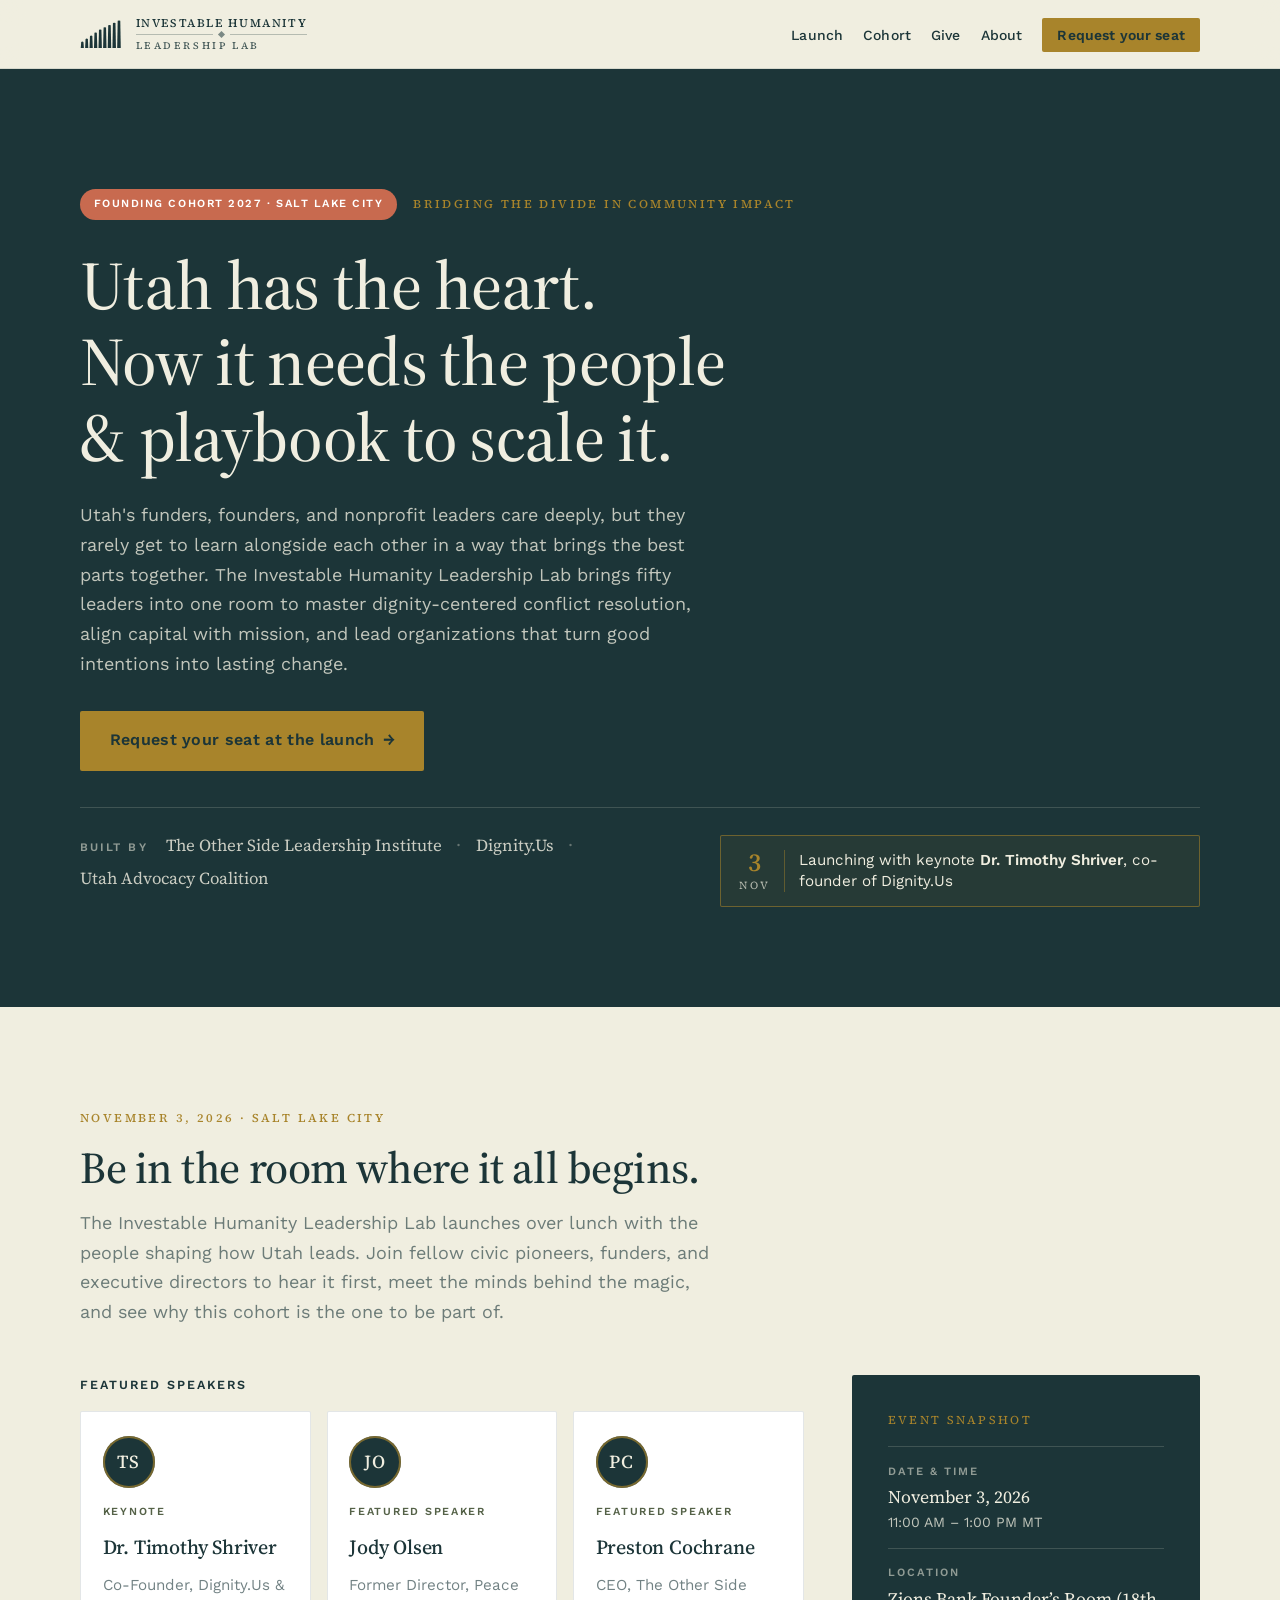
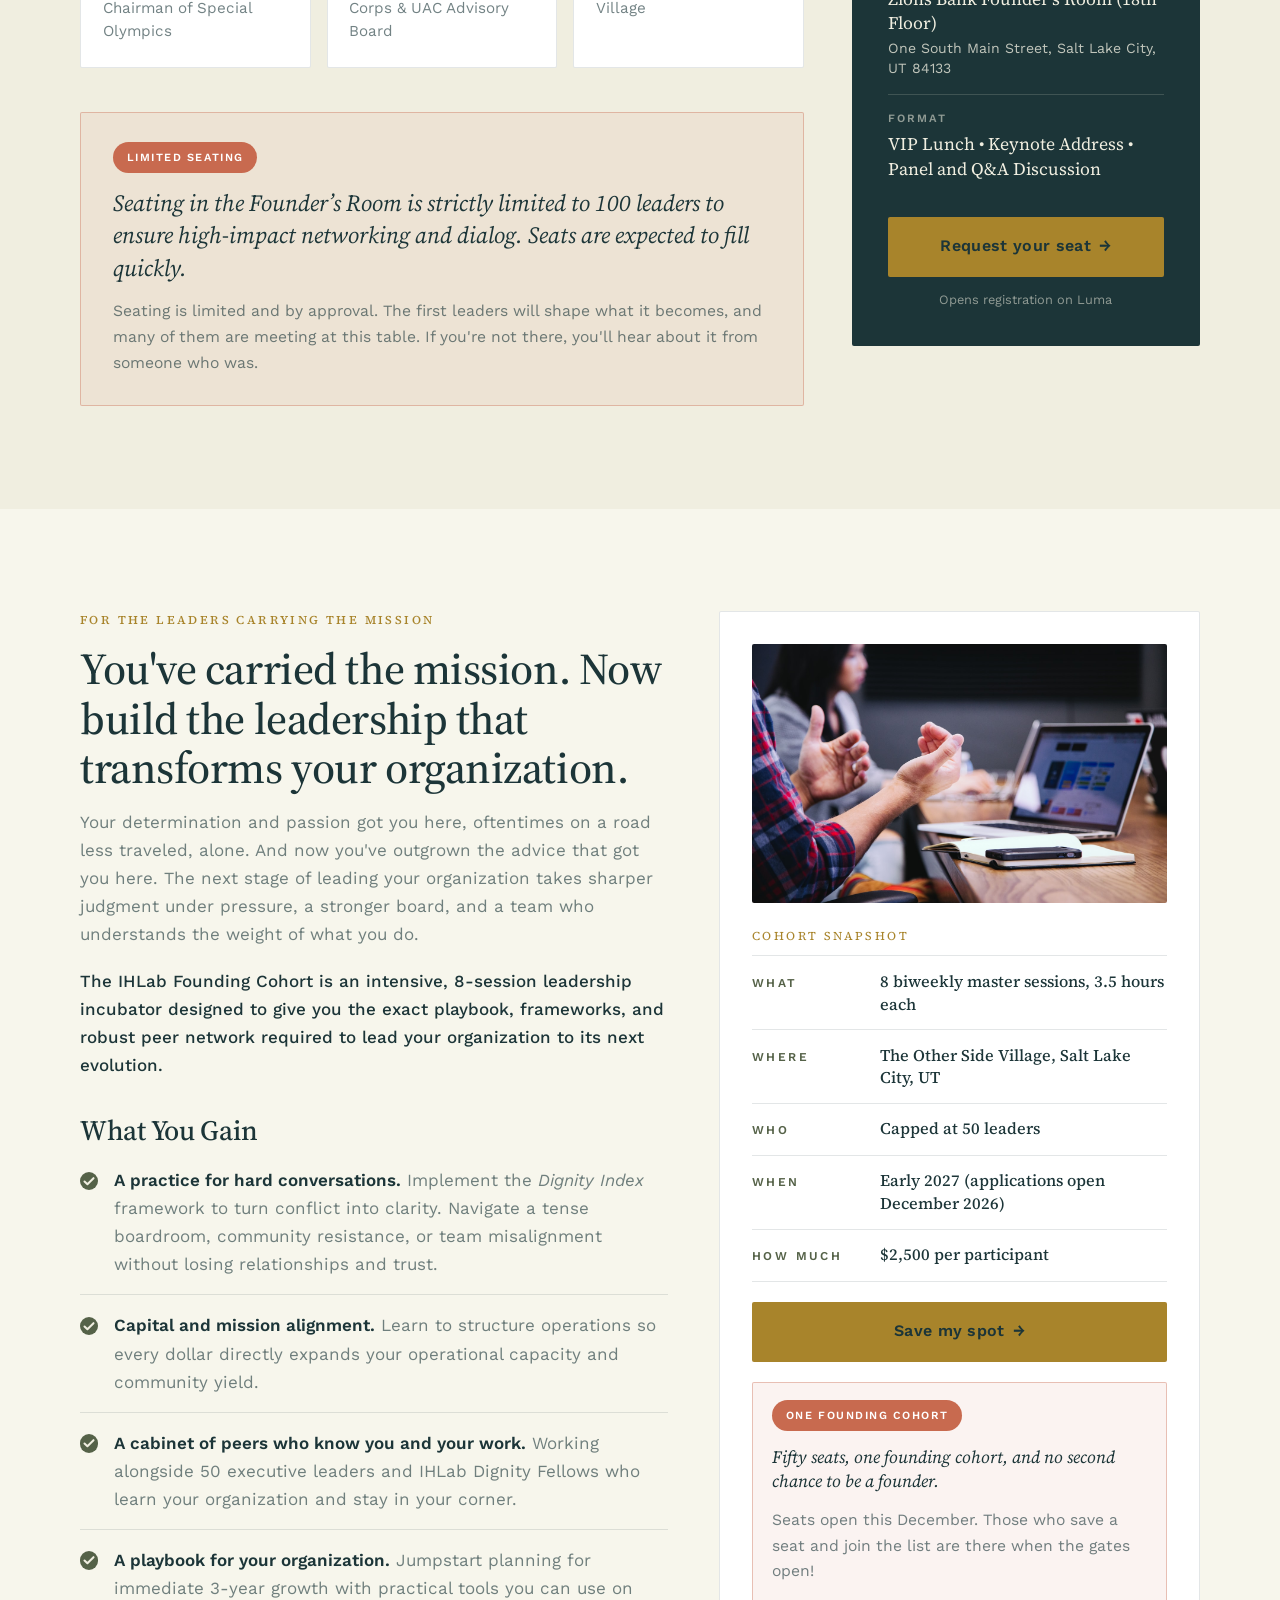
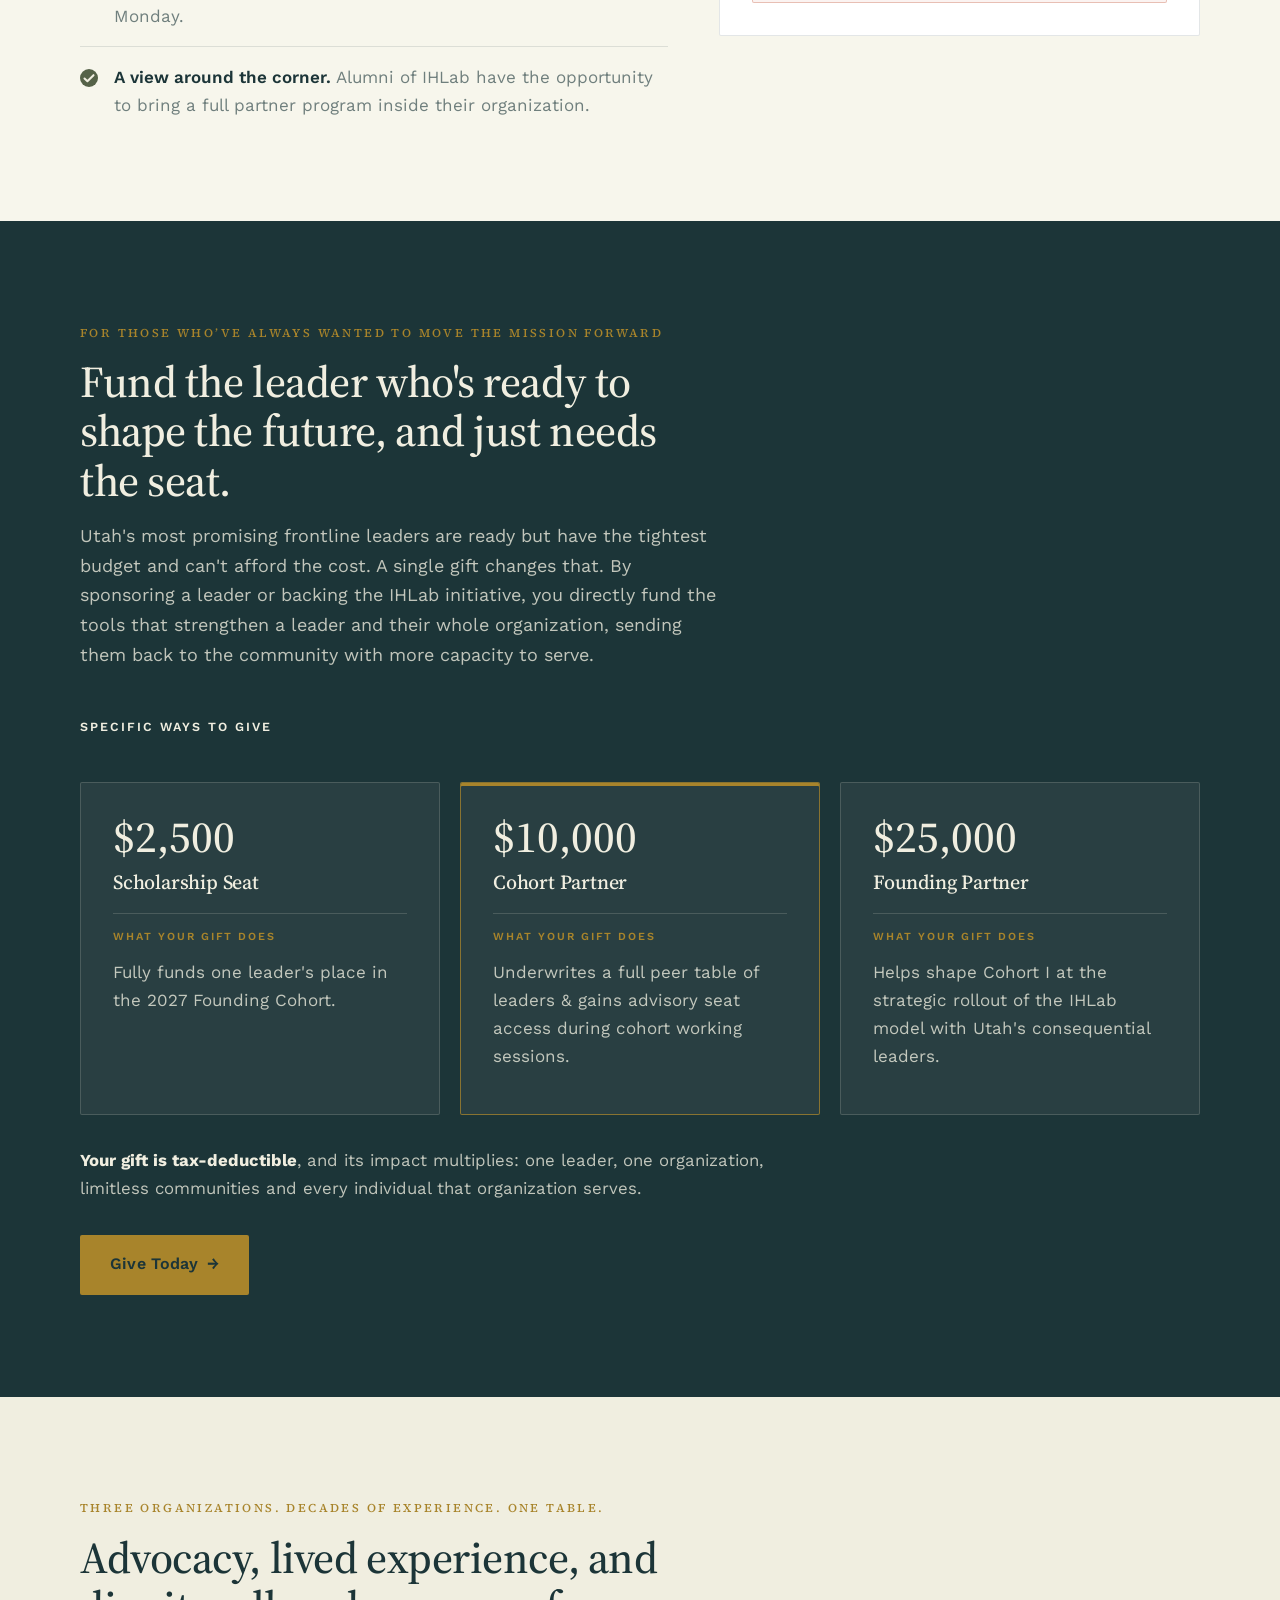
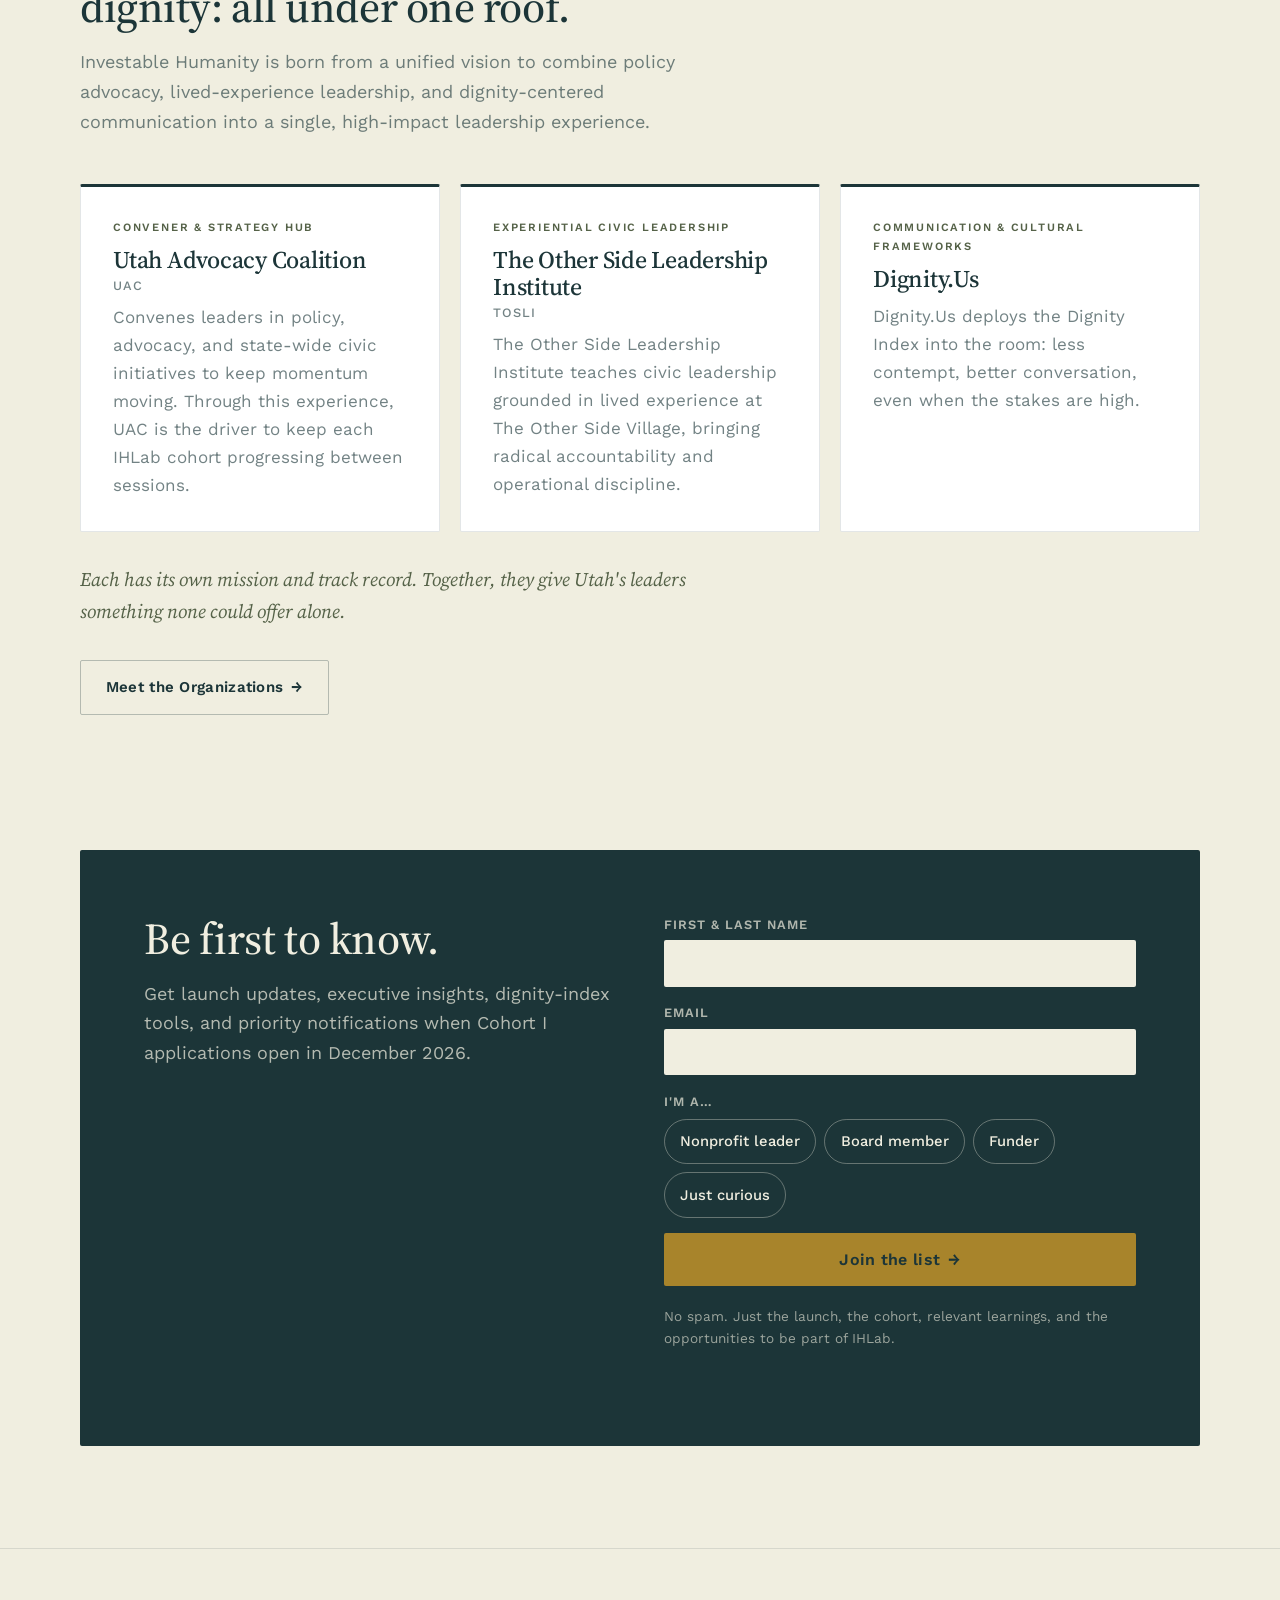
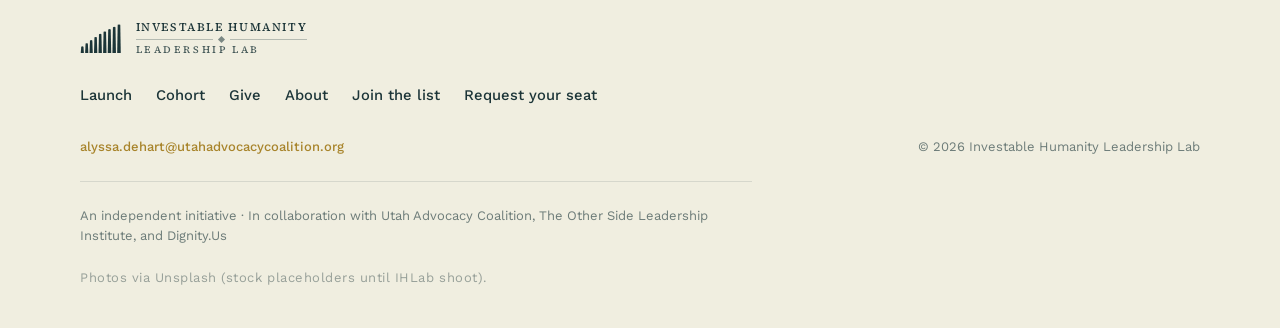
==== v4/index.html @ c4f36fb6 "v4 restructure preview: multi-page (home, lab, give, about) per copy/UX doc" ====
<!DOCTYPE html>
<html lang="en">
<head>
  <meta charset="utf-8" />
  <meta name="viewport" content="width=device-width, initial-scale=1" />
  <meta name="robots" content="noindex, nofollow" />
  <title>Investable Humanity Leadership Lab · IHLab</title>
  <meta name="description" content="Utah has the heart. Now it needs the people and playbook to scale it. Join the IHLab launch on November 3, 2026 in Salt Lake City." />
  <meta name="theme-color" content="#1C3538" />
  <link rel="preconnect" href="https://fonts.googleapis.com" />
  <link rel="preconnect" href="https://fonts.gstatic.com" crossorigin />
  <link href="https://fonts.googleapis.com/css2?family=Source+Serif+4:ital,wght@0,500;0,600;1,500;1,600&family=Work+Sans:wght@400;500;600&display=swap" rel="stylesheet" />
  <link rel="icon" href="assets/ihlab-mark.svg" type="image/svg+xml" />
  <link rel="stylesheet" href="assets/base.css" />
  <link rel="stylesheet" href="assets/v4.css" />
</head>
<body>
  <header class="nav">
    <div class="wrap nav-inner">
      <a class="brand" href="" aria-label="IHLab home">
        <img class="brand-mark" src="assets/ihlab-mark.svg" width="42" height="28" alt="" />
        <span class="brand-text">
          <span class="top">Investable Humanity</span>
          <span class="brand-rule" aria-hidden="true"><span class="diamond"></span></span>
          <span class="bottom">Leadership Lab</span>
        </span>
      </a>
      <button class="nav-toggle" type="button" aria-expanded="false" aria-controls="nav-menu" id="nav-toggle">Menu</button>
      <ul class="nav-links" id="nav-menu">
        <li><a href="#launch">Launch</a></li>
        <li><a href="lab/">Cohort</a></li>
        <li><a href="give/">Give</a></li>
        <li><a href="about/">About</a></li>
        <li><a class="nav-cta" href="https://luma.com/up0d529v" target="_blank" rel="noopener">Request your seat</a></li>
      </ul>
    </div>
  </header>
  <main id="top">
    <section class="hero" aria-label="Introduction">
      <div class="wrap">
        <div class="hero-kicker">
          <span class="badge">Founding Cohort 2027 · Salt Lake City</span>
          <p class="hero-eyebrow">Bridging the Divide in Community Impact</p>
        </div>
        <h1>Utah has the heart. <span class="line2">Now it needs the people &amp; playbook to scale it.</span></h1>
        <p class="lede">Utah's funders, founders, and nonprofit leaders care deeply, but they rarely get to learn alongside each other in a way that brings the best parts together. The Investable Humanity Leadership Lab brings fifty leaders into one room to master dignity-centered conflict resolution, align capital with mission, and lead organizations that turn good intentions into lasting change.</p>
        <div class="hero-actions">
          <a class="btn btn-primary btn-lg" href="https://luma.com/up0d529v" target="_blank" rel="noopener">Request your seat at the launch <span class="arrow" aria-hidden="true">→</span></a>
        </div>
        <div class="cred-bar">
          <p class="cred-orgs"><span class="cred-label">Built by</span><span>The Other Side Leadership Institute</span><span class="dot" aria-hidden="true">·</span><span>Dignity.Us</span><span class="dot" aria-hidden="true">·</span><span>Utah Advocacy Coalition</span></p>
          <a class="keynote-callout" href="#launch">
            <span class="k-date"><b>3</b><span>Nov</span></span>
            <span>Launching with keynote <strong>Dr. Timothy Shriver</strong>, co-founder of Dignity.Us</span>
          </a>
        </div>
      </div>
    </section>

    <section id="launch" class="band-ivory">
      <div class="wrap">
        <div class="section-head">
          <p class="section-label">November 3, 2026 · Salt Lake City</p>
          <h2>Be in the room where it all begins.</h2>
          <p class="lede">The Investable Humanity Leadership Lab launches over lunch with the people shaping how Utah leads. Join fellow civic pioneers, funders, and executive directors to hear it first, meet the minds behind the magic, and see why this cohort is the one to be part of.</p>
        </div>
        <div class="launch-grid">
          <div>
            <p class="speakers-label">Featured speakers</p>
            <ul class="speakers">
            <li class="speaker">
              <span class="monogram" aria-hidden="true">TS</span>
              <span class="role-tag">Keynote</span>
              <h3>Dr. Timothy Shriver</h3>
              <p>Co-Founder, Dignity.Us &amp; Chairman of Special Olympics</p>
            </li>
            <li class="speaker">
              <span class="monogram" aria-hidden="true">JO</span>
              <span class="role-tag">Featured speaker</span>
              <h3>Jody Olsen</h3>
              <p>Former Director, Peace Corps &amp; UAC Advisory Board</p>
            </li>
            <li class="speaker">
              <span class="monogram" aria-hidden="true">PC</span>
              <span class="role-tag">Featured speaker</span>
              <h3>Preston Cochrane</h3>
              <p>CEO, The Other Side Village</p>
            </li>
          </ul>
            <div class="scarcity" role="note" aria-label="Limited seating">
            <span class="badge">Limited seating</span>
            <p class="primary">Seating in the Founder’s Room is strictly limited to 100 leaders to ensure high-impact networking and dialog. Seats are expected to fill quickly.</p>
            <p class="supporting">Seating is limited and by approval. The first leaders will shape what it becomes, and many of them are meeting at this table. If you're not there, you'll hear about it from someone who was.</p>
          </div>
          </div>
          <aside class="snapshot" aria-label="Event snapshot">
          <p class="snap-title">Event snapshot</p>
          <dl>
            <div class="row"><dt>Date &amp; time</dt><dd>November 3, 2026<small>11:00 AM – 1:00 PM MT</small></dd></div>
            <div class="row"><dt>Location</dt><dd>Zions Bank Founder’s Room (18th Floor)<small>One South Main Street, Salt Lake City, UT 84133</small></dd></div>
            <div class="row"><dt>Format</dt><dd>VIP Lunch • Keynote Address • Panel and Q&amp;A Discussion</dd></div>
          </dl>
          <a class="btn btn-primary btn-lg" href="https://luma.com/up0d529v" target="_blank" rel="noopener">Request your seat <span class="arrow" aria-hidden="true">→</span></a>
          <p class="fine">Opens registration on Luma</p>
        </aside>
        </div>
      </div>
    </section>

    <section id="cohort" class="band-paper">
      <div class="wrap">
        <div class="cohort-grid">
          <div>
            <p class="section-label">For the leaders carrying the mission</p>
            <h2>You've carried the mission. Now build the leadership that transforms your organization.</h2>
            <div class="body-copy">
              <p>Your determination and passion got you here, oftentimes on a road less traveled, alone. And now you've outgrown the advice that got you here. The next stage of leading your organization takes sharper judgment under pressure, a stronger board, and a team who understands the weight of what you do.</p>
              <p class="strong">The IHLab Founding Cohort is an intensive, 8-session leadership incubator designed to give you the exact playbook, frameworks, and robust peer network required to lead your organization to its next evolution.</p>
            </div>
            <h3 class="gain-title">What You Gain</h3>
            <ul class="gains">
            <li><strong>A practice for hard conversations.</strong> Implement the <em>Dignity Index</em> framework to turn conflict into clarity. Navigate a tense boardroom, community resistance, or team misalignment without losing relationships and trust.</li>
            <li><strong>Capital and mission alignment.</strong> Learn to structure operations so every dollar directly expands your operational capacity and community yield.</li>
            <li><strong>A cabinet of peers who know you and your work.</strong> Working alongside 50 executive leaders and IHLab Dignity Fellows who learn your organization and stay in your corner.</li>
            <li><strong>A playbook for your organization.</strong> Jumpstart planning for immediate 3-year growth with practical tools you can use on Monday.</li>
            <li><strong>A view around the corner.</strong> Alumni of IHLab have the opportunity to bring a full partner program inside their organization.</li>
          </ul>
          </div>
          <aside class="snap-card" aria-label="Cohort snapshot">
            <figure class="snap-media"><img src="assets/photos/table-dialogue.jpg" alt="Peers in focused dialogue around a shared table" width="1400" height="933" loading="lazy" decoding="async" /></figure>
            <p class="snap-title">Cohort snapshot</p>
            <dl class="stats">
              <div class="stat"><dt>What</dt><dd>8 biweekly master sessions, 3.5 hours each</dd></div>
              <div class="stat"><dt>Where</dt><dd>The Other Side Village, Salt Lake City, UT</dd></div>
              <div class="stat"><dt>Who</dt><dd>Capped at 50 leaders</dd></div>
              <div class="stat"><dt>When</dt><dd>Early 2027 (applications open December 2026)</dd></div>
              <div class="stat"><dt>How much</dt><dd>$2,500 per participant</dd></div>
            </dl>
            <a class="btn btn-primary btn-lg" href="lab/">Save my spot <span class="arrow" aria-hidden="true">→</span></a>
            <div class="scarcity" role="note" aria-label="One founding cohort">
              <span class="badge">One founding cohort</span>
              <p class="primary">Fifty seats, one founding cohort, and no second chance to be a founder.</p>
              <p class="supporting">Seats open this December. Those who save a seat and join the list are there when the gates open!</p>
            </div>
          </aside>
        </div>
      </div>
    </section>

    <section id="give" class="band-navy">
      <div class="wrap">
        <div class="section-head">
          <p class="section-label">For those who’ve always wanted to move the mission forward</p>
          <h2>Fund the leader who's ready to shape the future, and just needs the seat.</h2>
          <p class="lede">Utah's most promising frontline leaders are ready but have the tightest budget and can't afford the cost. A single gift changes that. By sponsoring a leader or backing the IHLab initiative, you directly fund the tools that strengthen a leader and their whole organization, sending them back to the community with more capacity to serve.</p>
        </div>
        <p class="speakers-label" style="color:var(--ivory);">Specific ways to give</p>
        <div class="tiers">
          <article class="tier">
            <div class="amount">$2,500</div>
            <h3 class="tier-name">Scholarship Seat</h3>
            <p class="does-label">What your gift does</p>
            <p>Fully funds one leader's place in the 2027 Founding Cohort.</p>
            <span class="spacer"></span>
          </article>
          <article class="tier featured">
            <div class="amount">$10,000</div>
            <h3 class="tier-name">Cohort Partner</h3>
            <p class="does-label">What your gift does</p>
            <p>Underwrites a full peer table of leaders &amp; gains advisory seat access during cohort working sessions.</p>
            <span class="spacer"></span>
          </article>
          <article class="tier">
            <div class="amount">$25,000</div>
            <h3 class="tier-name">Founding Partner</h3>
            <p class="does-label">What your gift does</p>
            <p>Helps shape Cohort I at the strategic rollout of the IHLab model with Utah's consequential leaders.</p>
            <span class="spacer"></span>
          </article>
        </div>
        <p class="give-note"><strong>Your gift is tax-deductible</strong>, and its impact multiplies: one leader, one organization, limitless communities and every individual that organization serves.</p>
        <div class="cta-row"><a class="btn btn-primary btn-lg" href="give/">Give Today <span class="arrow" aria-hidden="true">→</span></a></div>
      </div>
    </section>

    <section id="coalition" class="band-ivory">
      <div class="wrap">
        <div class="section-head">
          <p class="section-label">Three organizations. Decades of experience. One table.</p>
          <h2>Advocacy, lived experience, and dignity: all under one roof.</h2>
          <p class="lede">Investable Humanity is born from a unified vision to combine policy advocacy, lived-experience leadership, and dignity-centered communication into a single, high-impact leadership experience.</p>
        </div>
        <ul class="trio">
          <li class="org">
            <p class="org-role">Convener &amp; Strategy Hub</p>
            <h3>Utah Advocacy Coalition<small>UAC</small></h3>
            <p>Convenes leaders in policy, advocacy, and state-wide civic initiatives to keep momentum moving. Through this experience, UAC is the driver to keep each IHLab cohort progressing between sessions.</p>
            
          </li>
          <li class="org">
            <p class="org-role">Experiential Civic Leadership</p>
            <h3>The Other Side Leadership Institute<small>TOSLI</small></h3>
            <p>The Other Side Leadership Institute teaches civic leadership grounded in lived experience at The Other Side Village, bringing radical accountability and operational discipline.</p>
            
          </li>
          <li class="org">
            <p class="org-role">Communication &amp; Cultural Frameworks</p>
            <h3>Dignity.Us</h3>
            <p>Dignity.Us deploys the Dignity Index into the room: less contempt, better conversation, even when the stakes are high.</p>
            
          </li>
        </ul>
        <p class="coalition-close">Each has its own mission and track record. Together, they give Utah's leaders something none could offer alone.</p>
        <div class="cta-row"><a class="btn btn-ghost" href="about/">Meet the Organizations <span class="arrow" aria-hidden="true">→</span></a></div>
      </div>
    </section>

    <section id="join" class="band-ivory join-panel">
      <div class="wrap">
        <div class="panel">
          <div class="panel-grid">
            <div>
              
              <h2>Be first to know.</h2>
              <p class="lede">Get launch updates, executive insights, dignity-index tools, and priority notifications when Cohort I applications open in December 2026.</p>
            </div>
            <form class="form join-form" novalidate>
              <label>First &amp; last name
                <input type="text" name="name" required autocomplete="name" />
              </label>
              <label>Email
                <input type="email" name="email" required autocomplete="email" />
              </label>
              <fieldset class="role-group">
                <legend>I'm a…</legend>
                <div class="chips">
                <label class="chip"><input type="radio" name="role" value="Nonprofit leader" required /><span>Nonprofit leader</span></label>
<label class="chip"><input type="radio" name="role" value="Board member" required /><span>Board member</span></label>
<label class="chip"><input type="radio" name="role" value="Funder" required /><span>Funder</span></label>
<label class="chip"><input type="radio" name="role" value="Just curious" required /><span>Just curious</span></label>
                </div>
              </fieldset>
              <button class="btn btn-primary btn-lg" type="submit">Join the list <span class="arrow" aria-hidden="true">→</span></button>
              <p class="micro">No spam. Just the launch, the cohort, relevant learnings, and the opportunities to be part of IHLab.</p>
              <p class="form-status" aria-live="polite"></p>
            </form>
          </div>
        </div>
      </div>
    </section>
  </main>
  <footer class="footer">
    <div class="wrap">
      <a class="brand" href="" aria-label="IHLab home">
        <img class="brand-mark" src="assets/ihlab-mark.svg" width="42" height="28" alt="" />
        <span class="brand-text">
          <span class="top">Investable Humanity</span>
          <span class="brand-rule" aria-hidden="true"><span class="diamond"></span></span>
          <span class="bottom">Leadership Lab</span>
        </span>
      </a>
      <ul class="footer-nav">
        <li><a href="#launch">Launch</a></li>
        <li><a href="lab/">Cohort</a></li>
        <li><a href="give/">Give</a></li>
        <li><a href="about/">About</a></li>
        <li><a href="#join">Join the list</a></li>
        <li><a href="https://luma.com/up0d529v" target="_blank" rel="noopener">Request your seat</a></li>
      </ul>
      <div class="footer-meta">
        <div><a href="mailto:alyssa.dehart@utahadvocacycoalition.org">alyssa.dehart@utahadvocacycoalition.org</a></div>
        <div>© <span id="year">2026</span> Investable Humanity Leadership Lab</div>
      </div>
      <p class="footer-legal">An independent initiative · In collaboration with Utah Advocacy Coalition, The Other Side Leadership Institute, and Dignity.Us</p>
      <p class="photo-credit">Photos via Unsplash (stock placeholders until IHLab shoot).</p>
    </div>
  </footer>
  <div class="mobile-cta" aria-hidden="false">
    <span class="mc-text"><b>Nov 3 · Launch luncheon</b>Limited to 100 leaders</span>
    <a class="btn btn-primary" href="https://luma.com/up0d529v" target="_blank" rel="noopener">Request your seat</a>
  </div>
  <script src="assets/site.js" defer></script>
</body>
</html>
---- v4/assets/base.css ----
:root {
      --navy: #1C3538; /* teal-leaning forest deep (token name kept); was #1F3328 */
      --sage: #556248;
      --ivory: #F0EEE0;
      --gold: #A8842B;
      --coral: #C86A4F;
      --white: #FFFFFF;
      --line: rgba(28, 53, 56, 0.12);
      --line-on-navy: rgba(240, 238, 224, 0.16);
      --muted: rgba(28, 53, 56, 0.62);
      --muted-on-navy: rgba(240, 238, 224, 0.78);
      --max: 1120px;
      --pad: clamp(1.25rem, 4vw, 2.5rem);
      --serif: "Source Serif 4", Georgia, "Times New Roman", serif;
      --sans: "Work Sans", system-ui, -apple-system, Segoe UI, sans-serif;
    }

    *, *::before, *::after { box-sizing: border-box; }
    html { scroll-behavior: smooth; }
    body {
      margin: 0;
      font-family: var(--sans);
      font-weight: 400;
      font-size: 1.0625rem;
      line-height: 1.65;
      color: var(--navy);
      background: var(--ivory);
      -webkit-font-smoothing: antialiased;
      text-rendering: optimizeLegibility;
    }
    img, svg { display: block; max-width: 100%; }
    a { color: var(--gold); text-decoration: none; transition: opacity .2s ease; }
    a:hover { opacity: .82; }
    a:focus-visible, button:focus-visible, input:focus-visible, select:focus-visible, textarea:focus-visible {
      outline: 2px solid var(--gold);
      outline-offset: 3px;
    }

    .wrap {
      width: min(100% - 2 * var(--pad), var(--max));
      margin-inline: auto;
    }

    /* —— Typography —— */
    h1, h2, h3, .display {
      font-family: var(--serif);
      font-weight: 500;
      line-height: 1.12;
      letter-spacing: -0.01em;
      margin: 0 0 1rem;
      color: var(--navy);
    }
    h1 { font-size: clamp(2.6rem, 6.5vw, 4.25rem); font-weight: 500; }
    h2 { font-size: clamp(1.85rem, 3.8vw, 2.75rem); }
    h3 { font-size: clamp(1.25rem, 2vw, 1.5rem); }
    p { margin: 0 0 1.15rem; }
    .lede {
      font-size: 1.125rem;
      line-height: 1.65;
      color: var(--muted);
      max-width: 40rem;
      margin-bottom: 0;
    }
    .section-label,
    .hero-eyebrow {
      font-family: var(--serif);
      font-weight: 500;
      font-size: 0.75rem;
      letter-spacing: 0.2em;
      text-transform: uppercase;
      margin: 0 0 0.85rem;
      color: var(--gold);
    }
    .sage { color: var(--sage); }
    .tagline {
      font-family: var(--serif);
      font-style: italic;
      font-weight: 500;
    }

    /* —— Buttons / badges —— */
    .btn {
      display: inline-flex;
      align-items: center;
      justify-content: center;
      gap: 0.5rem;
      font-family: var(--sans);
      font-weight: 600;
      font-size: 0.9375rem;
      letter-spacing: 0.02em;
      padding: 0.9rem 1.55rem;
      border: none;
      border-radius: 2px;
      cursor: pointer;
      text-decoration: none;
      transition: transform .15s ease, opacity .2s ease, background .2s ease, border-color .2s ease;
    }
    .btn:hover { opacity: 1; transform: translateY(-1px); }
    .btn-primary { background: var(--gold); color: var(--navy); }
    .btn-primary:hover { background: #b89438; }
    .btn-ghost {
      background: transparent;
      color: var(--navy);
      border: 1px solid rgba(28, 53, 56, 0.28);
    }
    .btn-ghost:hover { border-color: var(--navy); }
    .btn-on-dark.btn-ghost {
      color: var(--ivory);
      border-color: rgba(240, 238, 224, 0.4);
    }
    .btn-on-dark.btn-ghost:hover { border-color: var(--ivory); }
    .badge {
      display: inline-block;
      font-family: var(--sans);
      font-weight: 600;
      font-size: 0.6875rem;
      letter-spacing: 0.14em;
      text-transform: uppercase;
      background: var(--coral);
      color: var(--white);
      padding: 0.4rem 0.85rem;
      border-radius: 999px;
    }

    /* —— Sticky nav —— */
    .nav {
      position: sticky;
      top: 0;
      z-index: 50;
      background: rgba(240, 238, 224, 0.94);
      backdrop-filter: blur(12px);
      -webkit-backdrop-filter: blur(12px);
      border-bottom: 1px solid var(--line);
    }
    .nav-inner {
      display: flex;
      align-items: center;
      justify-content: space-between;
      gap: 1.5rem;
      padding: 0.85rem 0;
      min-height: 4.25rem;
    }
    .brand {
      display: flex;
      align-items: center;
      gap: 0.85rem;
      color: var(--navy);
      text-decoration: none;
      flex-shrink: 0;
    }
    .brand:hover { opacity: 1; }
    .brand-mark { width: 42px; height: auto; flex-shrink: 0; }
    .brand-text {
      display: flex;
      flex-direction: column;
      gap: 0.15rem;
      line-height: 1.15;
    }
    .brand-text .top {
      font-family: var(--serif);
      font-size: 0.72rem;
      font-weight: 500;
      letter-spacing: 0.14em;
      text-transform: uppercase;
    }
    .brand-rule {
      display: flex;
      align-items: center;
      gap: 0.4rem;
      width: 100%;
      max-width: 11.5rem;
    }
    .brand-rule::before,
    .brand-rule::after {
      content: "";
      flex: 1;
      height: 1px;
      background: rgba(28, 53, 56, 0.28);
    }
    .brand-rule .diamond {
      width: 5px;
      height: 5px;
      background: var(--navy);
      transform: rotate(45deg);
      opacity: 0.55;
      flex-shrink: 0;
    }
    .brand-text .bottom {
      font-family: var(--serif);
      font-size: 0.62rem;
      font-weight: 500;
      letter-spacing: 0.26em;
      text-transform: uppercase;
      opacity: 0.78;
    }
    .nav-links {
      display: flex;
      align-items: center;
      gap: 1.25rem;
      list-style: none;
      margin: 0;
      padding: 0;
    }
    .nav-links a {
      font-family: var(--sans);
      font-size: 0.875rem;
      font-weight: 500;
      color: var(--navy);
      letter-spacing: 0.01em;
    }
    .nav-links .nav-cta {
      color: var(--navy);
      background: var(--gold);
      padding: 0.55rem 0.95rem;
      border-radius: 2px;
      font-weight: 600;
    }
    .nav-links .nav-cta:hover { opacity: 1; background: #b89438; }
    .nav-toggle {
      display: none;
      background: none;
      border: 1px solid var(--line);
      border-radius: 2px;
      padding: 0.45rem 0.65rem;
      font-family: var(--sans);
      font-size: 0.8rem;
      font-weight: 600;
      letter-spacing: 0.06em;
      text-transform: uppercase;
      color: var(--navy);
      cursor: pointer;
    }

    /* —— Section bands —— */
    section { padding: clamp(3.5rem, 8vw, 6.5rem) 0; }
    .band-ivory { background: var(--ivory); }
    .band-navy {
      background: var(--navy);
      color: var(--ivory);
    }
    .band-navy h1,
    .band-navy h2,
    .band-navy h3 { color: var(--ivory); }
    .band-navy .lede,
    .band-navy p { color: var(--muted-on-navy); }
    .band-navy .section-label { color: var(--gold); }
    .band-navy .muted-body { color: var(--muted-on-navy); }
    .divider { border: none; border-top: 1px solid var(--line); margin: 0; }
    .section-head { margin-bottom: clamp(2rem, 4vw, 3rem); max-width: 40rem; }
    .section-head .section-label { margin-bottom: 0.85rem; }
    .section-head h2 { margin-bottom: 1rem; }
    .section-head .lede { margin-bottom: 0; }

    /* —— Hero (Final2 deep pattern; forest instead of navy) —— */
    .hero {
      padding: clamp(4rem, 10vw, 7.5rem) 0 clamp(3.5rem, 8vw, 6rem);
      background: var(--navy);
      color: var(--ivory);
    }
    .hero .badge { margin-bottom: 1.35rem; }
    .hero h1 {
      color: var(--ivory);
      margin-bottom: 1.5rem;
      max-width: 16ch;
    }
    .hero h1 .line2 { display: block; }
    .hero .lede {
      color: var(--muted-on-navy);
      max-width: 38rem;
    }
    .hero-eyebrow-row {
      margin-bottom: 1.75rem;
    }
    .hero-collab {
      margin: 0 0 0;
      font-family: var(--serif);
      font-size: 0.75rem;
      font-weight: 500;
      letter-spacing: 0.14em;
      text-transform: uppercase;
      color: rgba(240, 238, 224, 0.55);
      max-width: 42rem;
    }
    .hero-actions {
      display: flex;
      flex-wrap: wrap;
      gap: 0.85rem;
      margin: 2rem 0 2.75rem;
    }
    .proof {
      display: flex;
      flex-wrap: wrap;
      align-items: center;
      gap: 0.65rem 1.25rem;
      padding-top: 1.75rem;
      border-top: 1px solid var(--line-on-navy);
      font-size: 0.9rem;
      font-weight: 500;
      color: rgba(240, 238, 224, 0.7);
    }
    .proof span { white-space: nowrap; }
    .proof .dot { color: rgba(240, 238, 224, 0.35); }

    /* Why / moves */
    .moves {
      list-style: none;
      margin: 2.5rem 0 0;
      padding: 0;
      display: grid;
      gap: 1.75rem;
    }
    @media (min-width: 768px) {
      .moves { grid-template-columns: repeat(3, 1fr); gap: 2rem; }
    }
    .moves li {
      padding-top: 1.25rem;
      border-top: 1px solid var(--line);
    }
    .moves .num {
      font-family: var(--serif);
      font-size: 0.8125rem;
      letter-spacing: 0.18em;
      text-transform: uppercase;
      color: var(--gold);
      margin-bottom: 0.65rem;
    }
    .moves strong {
      display: block;
      font-family: var(--serif);
      font-size: 1.25rem;
      font-weight: 600;
      margin-bottom: 0.5rem;
      line-height: 1.3;
    }
    .moves p { margin: 0; color: var(--muted); }

    /* Support photo (restrained) */
    .support-photo {
      margin: clamp(2.5rem, 5vw, 3.5rem) 0 0;
      border-radius: 2px;
      overflow: hidden;
      aspect-ratio: 21 / 9;
      min-height: 12rem;
      max-width: 100%;
    }
    @media (max-width: 700px) {
      .support-photo { aspect-ratio: 16 / 10; }
    }
    .support-photo img {
      width: 100%;
      height: 100%;
      object-fit: cover;
      display: block;
    }

    /* Human split */
    .split {
      display: grid;
      gap: clamp(1.75rem, 4vw, 3.25rem);
      align-items: center;
    }
    @media (min-width: 860px) {
      .split { grid-template-columns: 0.9fr 1.1fr; gap: clamp(2.5rem, 5vw, 4rem); }
    }
    .split-media {
      border-radius: 2px;
      overflow: hidden;
      aspect-ratio: 4 / 5;
      max-height: 28rem;
    }
    .split-media img {
      width: 100%;
      height: 100%;
      object-fit: cover;
      display: block;
    }
    .split-copy .human-line {
      font-family: var(--serif);
      font-style: italic;
      font-size: clamp(1.35rem, 2.4vw, 1.75rem);
      line-height: 1.35;
      color: var(--navy);
      margin: 0 0 1rem;
      max-width: 22ch;
    }
    .split-copy p { color: var(--muted); margin: 0; max-width: 34rem; }

    /* Forest pull quote (deep band; weight earned off first paint) */
    .quote-band {
      background: var(--navy);
      padding: clamp(3.5rem, 8vw, 5.5rem) 0;
      text-align: center;
    }
    .quote-band blockquote {
      margin: 0 auto;
      max-width: 20ch;
      font-family: var(--serif);
      font-style: italic;
      font-weight: 500;
      font-size: clamp(1.5rem, 3.2vw, 2.25rem);
      line-height: 1.28;
      color: var(--ivory);
      letter-spacing: -0.01em;
    }

    /* Lab / stats */
    .lab-grid {
      display: grid;
      gap: 2.5rem;
      margin-bottom: clamp(2rem, 4vw, 2.75rem);
      align-items: start;
    }
    @media (min-width: 900px) {
      .lab-grid {
        grid-template-columns: minmax(0, 1fr) minmax(0, 1.1fr);
        gap: 3.25rem;
      }
    }
    .lab-photo {
      margin: 0;
      border-radius: 2px;
      overflow: hidden;
      aspect-ratio: 4 / 3;
      background: rgba(28, 53, 56, 0.06);
    }
    .lab-photo img {
      width: 100%;
      height: 100%;
      object-fit: cover;
      object-position: 40% 50%;
      display: block;
    }
    .stats {
      display: flex;
      flex-direction: column;
      gap: 0;
      margin: 0 0 clamp(2rem, 4vw, 2.75rem);
      max-width: 40rem;
      border-top: 1px solid var(--line);
    }
    .band-navy .stats { border-top-color: var(--line-on-navy); }
    .stat {
      display: grid;
      grid-template-columns: 8.75rem 1fr;
      gap: 0.75rem 1.5rem;
      padding: 1.1rem 0;
      border-bottom: 1px solid var(--line);
      align-items: baseline;
    }
    .band-navy .stat { border-bottom-color: var(--line-on-navy); }
    @media (max-width: 520px) {
      .stat { grid-template-columns: 1fr; gap: 0.3rem; }
    }
    .stat dt {
      font-size: 0.75rem;
      font-weight: 600;
      letter-spacing: 0.2em;
      text-transform: uppercase;
      color: var(--sage);
      margin: 0;
      font-family: var(--sans);
    }
    .band-navy .stat dt { color: rgba(240, 238, 224, 0.55); }
    .stat dd {
      margin: 0;
      font-family: var(--serif);
      font-size: 1.125rem;
      font-weight: 500;
      line-height: 1.4;
      color: var(--navy);
    }
    .band-navy .stat dd { color: var(--ivory); }

    .callout {
      background: rgba(240, 238, 224, 0.06);
      border: 1px solid var(--line-on-navy);
      color: var(--ivory);
      padding: clamp(1.75rem, 3.5vw, 2.35rem);
      border-radius: 2px;
      max-width: 36rem;
    }
    .callout .badge { margin-bottom: 1.1rem; }
    .callout h3 {
      color: var(--ivory);
      margin-bottom: 0.85rem;
    }
    .callout p {
      color: var(--muted-on-navy);
      margin-bottom: 0;
    }
    .callout .when {
      margin-top: 1.15rem;
      padding-top: 1.15rem;
      border-top: 1px solid var(--line-on-navy);
      font-weight: 500;
      color: var(--ivory);
      font-size: 0.92rem;
    }

    /* Sampler */
    .sampler-grid {
      display: grid;
      gap: 1.5rem;
      margin-top: 2.5rem;
    }
    @media (min-width: 768px) {
      .sampler-grid { grid-template-columns: repeat(3, 1fr); gap: 1.75rem; }
    }
    .card {
      padding: 1.75rem 0 0;
      border-top: 1px solid var(--line);
    }
    .band-navy .card { border-top-color: var(--line-on-navy); }
    .card h3 { margin-bottom: 0.65rem; }
    .card p { margin: 0; color: var(--muted); }
    .band-navy .card p { color: var(--muted-on-navy); }
    .note {
      margin-top: 2.25rem;
      color: var(--sage);
      font-style: italic;
      font-family: var(--serif);
      max-width: 40rem;
    }

    /* Partners */
    .partners-list {
      display: grid;
      gap: 1rem;
      list-style: none;
      margin: 0;
      padding: 0;
    }
    @media (min-width: 768px) {
      .partners-list { grid-template-columns: repeat(3, 1fr); gap: 1.25rem; }
    }
    .partner-item {
      background: rgba(28, 53, 56, 0.035);
      padding: 2rem 1.5rem;
      text-align: center;
      border-radius: 2px;
      min-height: 7.5rem;
      display: flex;
      align-items: center;
      justify-content: center;
    }
    .band-navy .partner-item {
      background: rgba(240, 238, 224, 0.06);
      border: 1px solid var(--line-on-navy);
    }
    .partner-item strong {
      font-family: var(--serif);
      font-size: 1.2rem;
      font-weight: 500;
      line-height: 1.35;
    }
    .partner-item a,
    .card h3 a {
      color: inherit;
      text-decoration: none;
      border-bottom: 1px solid transparent;
      transition: border-color .2s ease, opacity .2s ease;
    }
    .partner-item a:hover,
    .card h3 a:hover {
      opacity: 1;
      border-bottom-color: var(--gold);
    }
    .partners-tagline {
      margin-top: 1.75rem;
      font-family: var(--serif);
      font-style: italic;
      font-size: 1.15rem;
      color: var(--sage);
      text-align: center;
    }
    .band-navy .partners-tagline { color: rgba(240, 238, 224, 0.7); }
    .launch-band {
      text-align: center;
      max-width: 40rem;
      margin-inline: auto;
    }
    .launch-band .badge { margin-bottom: 1.25rem; }
    .launch-band .section-label { margin-bottom: 0.85rem; }
    .launch-band h2 { color: var(--ivory); margin-bottom: 1rem; }
    .launch-band .lede {
      margin-inline: auto;
      margin-bottom: 0.75rem;
      color: var(--muted-on-navy);
    }
    .launch-when {
      margin: 0 0 1.75rem;
      font-weight: 500;
      color: rgba(240, 238, 224, 0.85);
    }
    .launch-band .partners-tagline { margin-bottom: 0; }

    /* Why attend */
    .outcomes {
      list-style: none;
      margin: 2rem 0 2.25rem;
      padding: 0;
      display: grid;
      gap: 0.85rem;
      max-width: 38rem;
    }
    .outcomes li {
      position: relative;
      padding-left: 1.35rem;
      color: var(--navy);
      font-weight: 500;
    }
    .outcomes li::before {
      content: "";
      position: absolute;
      left: 0;
      top: 0.55rem;
      width: 7px;
      height: 7px;
      background: var(--sage);
      border-radius: 50%;
    }
    .attend-split {
      display: grid;
      gap: 2.5rem;
      margin-bottom: 2.75rem;
    }
    @media (min-width: 860px) {
      .attend-split {
        grid-template-columns: 0.85fr 1.15fr;
        gap: 3.25rem;
        align-items: start;
      }
    }
    .attend-photo {
      border-radius: 2px;
      overflow: hidden;
      aspect-ratio: 5 / 4;
      min-height: 12rem;
    }
    .attend-photo img {
      width: 100%;
      height: 100%;
      object-fit: cover;
      object-position: center 30%;
      display: block;
    }

    /* Partner / form */
    .panel {
      background: var(--navy);
      color: var(--ivory);
      padding: clamp(2.5rem, 5vw, 4rem);
      border-radius: 2px;
    }
    .panel .section-label { color: var(--gold); }
    .panel h2 { color: var(--ivory); }
    .panel .lede { color: rgba(240, 238, 224, 0.72); }
    .panel-grid {
      display: grid;
      gap: 2.5rem;
    }
    @media (min-width: 860px) {
      .panel-grid { grid-template-columns: 1fr 1fr; gap: 3rem; align-items: start; }
    }
    .partner-visual {
      margin-bottom: 1.75rem;
      border-radius: 2px;
      overflow: hidden;
      aspect-ratio: 16 / 10;
      max-width: 28rem;
    }
    .partner-visual img {
      width: 100%;
      height: 100%;
      object-fit: cover;
      object-position: center 30%;
      display: block;
    }
    .form {
      display: grid;
      gap: 0.95rem;
    }
    .form label {
      display: grid;
      gap: 0.35rem;
      font-size: 0.8rem;
      font-weight: 600;
      letter-spacing: 0.08em;
      text-transform: uppercase;
      color: rgba(240, 238, 224, 0.7);
    }
    .form input,
    .form select,
    .form textarea {
      font-family: var(--sans);
      font-size: 1rem;
      font-weight: 400;
      letter-spacing: 0;
      text-transform: none;
      color: var(--navy);
      background: var(--ivory);
      border: 1px solid transparent;
      border-radius: 2px;
      padding: 0.8rem 0.9rem;
      width: 100%;
    }
    .form textarea { min-height: 6.5rem; resize: vertical; }
    .form .form-row {
      display: grid;
      gap: 0.95rem;
    }
    @media (min-width: 520px) {
      .form .form-row { grid-template-columns: 1fr 1fr; }
    }
    .form .hint {
      font-size: 0.8rem;
      letter-spacing: 0;
      text-transform: none;
      font-weight: 400;
      color: rgba(240, 238, 224, 0.5);
      margin-top: 0.25rem;
    }

    .interest-light {
      margin-top: 2rem;
      max-width: 32rem;
      display: grid;
      gap: 0.85rem;
    }
    .interest-light label {
      display: grid;
      gap: 0.35rem;
      font-size: 0.8rem;
      font-weight: 600;
      letter-spacing: 0.08em;
      text-transform: uppercase;
      color: var(--sage);
    }
    .interest-light input,
    .interest-light select,
    .interest-light textarea {
      font-family: var(--sans);
      font-size: 1rem;
      font-weight: 400;
      letter-spacing: 0;
      text-transform: none;
      color: var(--navy);
      background: var(--white);
      border: 1px solid var(--line);
      border-radius: 2px;
      padding: 0.8rem 0.9rem;
      width: 100%;
    }
    .interest-light textarea { min-height: 5rem; resize: vertical; }

    /* Footer */
    .footer {
      padding: clamp(3rem, 6vw, 4.5rem) 0 2.5rem;
      border-top: 1px solid var(--line);
      background: var(--ivory);
    }
    .footer-meta {
      display: flex;
      flex-wrap: wrap;
      gap: 1rem 2rem;
      justify-content: space-between;
      align-items: flex-end;
      font-size: 0.8125rem;
      color: var(--muted);
    }
    .footer-meta a { color: var(--gold); font-weight: 500; }
    .footer-legal {
      margin-top: 1.5rem;
      padding-top: 1.5rem;
      border-top: 1px solid var(--line);
      font-size: 0.8125rem;
      color: var(--muted);
      max-width: 42rem;
      line-height: 1.55;
    }
    .photo-credit {
      margin: 1.25rem 0 0;
      font-size: 0.8125rem;
      letter-spacing: 0.04em;
      color: rgba(28, 53, 56, 0.42);
      font-weight: 400;
    }

    /* Mobile nav */
    @media (max-width: 960px) {
      .nav-toggle { display: inline-flex; }
      .nav-links {
        display: none;
        position: absolute;
        left: 0;
        right: 0;
        top: 100%;
        flex-direction: column;
        align-items: stretch;
        gap: 0;
        background: var(--ivory);
        border-bottom: 1px solid var(--line);
        padding: 0.5rem var(--pad) 1rem;
      }
      .nav-links.open { display: flex; }
      .nav-links li { border-top: 1px solid var(--line); }
      .nav-links a {
        display: block;
        padding: 0.9rem 0.15rem;
      }
      .nav-links .nav-cta {
        margin-top: 0.35rem;
        text-align: center;
      }
      .brand-text .top { font-size: 0.62rem; }
      .brand-text .bottom { font-size: 0.55rem; letter-spacing: 0.18em; }
      .brand-rule { max-width: 9.5rem; }
    }
---- v4/assets/v4.css ----
/* ===== IHLab v4 additions (structure + copy restructure; tokens unchanged) ===== */
:root { --paper: #F7F6EC; --coral-soft: rgba(200, 106, 79, 0.08); --coral-line: rgba(200, 106, 79, 0.38); }
.band-paper { background: var(--paper); }
.nav-links a[aria-current="page"] { color: var(--sage); text-decoration: underline; text-underline-offset: 6px; text-decoration-thickness: 1px; }
.btn .arrow { transition: transform .15s ease; }
.btn:hover .arrow { transform: translateX(3px); }
.btn-lg { padding: 1.05rem 1.85rem; font-size: 1rem; }
.cta-row { display: flex; flex-wrap: wrap; gap: 0.85rem; align-items: center; margin-top: 2rem; }
.text-link { font-weight: 600; color: var(--navy); border-bottom: 1px solid var(--gold); padding-bottom: 2px; }
.band-navy .text-link, .hero .text-link { color: var(--ivory); }

/* Hero */
.hero-kicker { display: flex; flex-wrap: wrap; align-items: center; gap: 0.75rem 1rem; margin-bottom: 1.75rem; }
.hero-kicker .badge { margin: 0; }
.hero-kicker .hero-eyebrow { margin: 0; }
.hero h1 { max-width: 18ch; }
.hero .lede { max-width: 40rem; }
.hero .hero-actions { margin: 2rem 0 2.25rem; }
.cred-bar { padding-top: 1.5rem; border-top: 1px solid var(--line-on-navy); display: grid; gap: 1.25rem; }
@media (min-width: 900px) { .cred-bar { grid-template-columns: 1fr auto; align-items: center; gap: 2rem; } }
.cred-orgs { display: flex; flex-wrap: wrap; align-items: baseline; gap: 0.35rem 0.9rem; color: rgba(240,238,224,0.82); font-family: var(--serif); font-size: 1.05rem; }
.cred-orgs .cred-label { font-family: var(--sans); font-size: 0.72rem; font-weight: 600; letter-spacing: 0.18em; text-transform: uppercase; color: rgba(240,238,224,0.55); margin-right: 0.25rem; }
.cred-orgs .dot { color: rgba(240,238,224,0.35); }
.keynote-callout { display: flex; gap: 0.9rem; align-items: center; padding: 0.85rem 1.1rem; border: 1px solid rgba(168,132,43,0.55); background: rgba(168,132,43,0.08); border-radius: 2px; color: var(--ivory); font-size: 0.95rem; line-height: 1.4; max-width: 30rem; }
.keynote-callout .k-date { font-family: var(--serif); text-align: center; line-height: 1; padding-right: 0.9rem; border-right: 1px solid rgba(168,132,43,0.45); flex-shrink: 0; }
.keynote-callout .k-date b { display: block; font-size: 1.6rem; font-weight: 600; color: var(--gold); }
.keynote-callout .k-date span { font-size: 0.68rem; letter-spacing: 0.18em; text-transform: uppercase; color: rgba(240,238,224,0.7); }
.keynote-callout strong { color: var(--ivory); font-weight: 600; }

/* Launch */
.launch-grid { display: grid; gap: clamp(2rem, 4vw, 3rem); align-items: start; }
@media (min-width: 940px) { .launch-grid { grid-template-columns: 1.15fr 0.85fr; } }
.speakers { list-style: none; margin: 0; padding: 0; display: grid; gap: 1rem; }
@media (min-width: 640px) { .speakers { grid-template-columns: repeat(3, 1fr); } }
.speaker { background: var(--white); border: 1px solid var(--line); border-radius: 2px; padding: 1.5rem 1.35rem; display: flex; flex-direction: column; gap: 0.9rem; }
.speaker .role-tag { font-size: 0.68rem; font-weight: 600; letter-spacing: 0.16em; text-transform: uppercase; color: var(--sage); }
.monogram { width: 3.25rem; height: 3.25rem; border-radius: 50%; background: var(--navy); color: var(--ivory); display: grid; place-items: center; font-family: var(--serif); font-weight: 500; font-size: 1.15rem; letter-spacing: 0.04em; box-shadow: inset 0 0 0 2px rgba(168,132,43,0.65); }
.speaker h3 { margin: 0; font-size: 1.25rem; line-height: 1.25; }
.speaker p { margin: 0; color: var(--muted); font-size: 0.95rem; line-height: 1.5; }
.speakers-label { font-family: var(--sans); font-size: 0.78rem; font-weight: 600; letter-spacing: 0.16em; text-transform: uppercase; color: var(--navy); margin: 0 0 1rem; }

.snapshot { background: var(--navy); color: var(--ivory); border-radius: 2px; padding: clamp(1.5rem, 3vw, 2.25rem); }
.snapshot .snap-title { font-family: var(--serif); font-size: 0.75rem; letter-spacing: 0.2em; text-transform: uppercase; color: var(--gold); margin: 0 0 1rem; }
.snapshot dl { margin: 0; }
.snapshot .row { padding: 0.95rem 0; border-top: 1px solid var(--line-on-navy); display: grid; gap: 0.25rem; }
.snapshot dt { font-size: 0.7rem; font-weight: 600; letter-spacing: 0.18em; text-transform: uppercase; color: rgba(240,238,224,0.55); }
.snapshot dd { margin: 0; font-family: var(--serif); font-size: 1.1rem; line-height: 1.4; color: var(--ivory); }
.snapshot dd small { display: block; font-family: var(--sans); font-size: 0.88rem; color: var(--muted-on-navy); margin-top: 0.2rem; }
.snapshot .btn { width: 100%; margin-top: 1.25rem; }
.snapshot .fine { font-size: 0.8rem; color: rgba(240,238,224,0.55); margin: 0.75rem 0 0; text-align: center; }

.scarcity { margin-top: clamp(2rem, 4vw, 2.75rem); background: var(--coral-soft); border: 1px solid var(--coral-line); border-radius: 2px; padding: clamp(1.35rem, 3vw, 1.85rem) clamp(1.35rem, 3vw, 2rem); display: grid; gap: 0.85rem; }
.scarcity .badge { justify-self: start; }
.scarcity .primary { font-family: var(--serif); font-style: italic; font-size: clamp(1.2rem, 2.2vw, 1.45rem); line-height: 1.4; color: var(--navy); margin: 0; }
.scarcity .supporting { color: var(--muted); margin: 0; font-size: 0.98rem; }
.band-navy .scarcity { background: rgba(200,106,79,0.12); border-color: rgba(200,106,79,0.5); }
.band-navy .scarcity .primary { color: var(--ivory); }
.band-navy .scarcity .supporting { color: var(--muted-on-navy); }

/* Cohort */
.cohort-grid { display: grid; gap: clamp(2rem, 4vw, 3.25rem); align-items: start; }
@media (min-width: 940px) { .cohort-grid { grid-template-columns: 1.1fr 0.9fr; } }
.body-copy p { color: var(--muted); max-width: 38rem; }
.body-copy p.strong { color: var(--navy); font-weight: 500; }
.gain-title { font-family: var(--serif); font-size: clamp(1.35rem, 2.4vw, 1.75rem); margin: 2.25rem 0 1.25rem; }
.gains { list-style: none; margin: 0; padding: 0; display: grid; gap: 1rem; }
.gains li { position: relative; padding: 0 0 1rem 2.1rem; border-bottom: 1px solid var(--line); color: var(--muted); }
.gains li:last-child { border-bottom: none; padding-bottom: 0; }
.gains li::before { content: ""; position: absolute; left: 0; top: 0.35rem; width: 1.15rem; height: 1.15rem; border-radius: 50%; background: var(--sage) url("data:image/svg+xml,%3Csvg xmlns='http://www.w3.org/2000/svg' viewBox='0 0 16 16'%3E%3Cpath d='M4 8.4l2.6 2.5L12 5.5' fill='none' stroke='%23F0EEE0' stroke-width='1.8' stroke-linecap='round' stroke-linejoin='round'/%3E%3C/svg%3E") center/100% no-repeat; }
.gains strong { color: var(--navy); font-weight: 600; }
.band-navy .gains li { color: var(--muted-on-navy); border-bottom-color: var(--line-on-navy); }
.band-navy .gains strong { color: var(--ivory); }
.snap-card { background: var(--white); border: 1px solid var(--line); border-radius: 2px; padding: clamp(1.5rem, 3vw, 2rem); position: sticky; top: 6rem; }
.snap-card .snap-title { font-family: var(--serif); font-size: 0.75rem; letter-spacing: 0.2em; text-transform: uppercase; color: var(--gold); margin: 0 0 0.5rem; }
.snap-card .stats { margin-bottom: 1.25rem; }
.snap-card .stat { grid-template-columns: 6.5rem 1fr; padding: 0.85rem 0; }
.snap-card .stat dd { font-size: 1.02rem; }
.snap-card .btn { width: 100%; }
.snap-card .scarcity { margin-top: 1.25rem; padding: 1.1rem 1.2rem; }
.snap-card .scarcity .primary { font-size: 1.08rem; }
.snap-media { margin: 0 0 1.5rem; border-radius: 2px; overflow: hidden; aspect-ratio: 16/10; }
.snap-media img { width: 100%; height: 100%; object-fit: cover; }
@media (max-width: 939px) { .snap-card { position: static; } }

/* Give */
.tiers { display: grid; gap: 1.25rem; margin-top: clamp(2rem, 4vw, 2.75rem); }
@media (min-width: 860px) { .tiers { grid-template-columns: repeat(3, 1fr); } }
.tier { background: rgba(240,238,224,0.06); border: 1px solid var(--line-on-navy); border-radius: 2px; padding: clamp(1.5rem, 3vw, 2rem); display: flex; flex-direction: column; gap: 0.75rem; position: relative; }
.tier.featured { border-color: rgba(168,132,43,0.75); box-shadow: inset 0 3px 0 var(--gold); }
.tier .badge { position: absolute; top: -0.75rem; left: clamp(1.5rem, 3vw, 2rem); }
.tier .amount { font-family: var(--serif); font-size: clamp(2.2rem, 4vw, 2.75rem); font-weight: 500; line-height: 1; color: var(--ivory); }
.tier .tier-name { font-family: var(--serif); font-size: 1.25rem; color: var(--ivory); margin: 0; }
.tier .does-label { font-size: 0.68rem; font-weight: 600; letter-spacing: 0.18em; text-transform: uppercase; color: var(--gold); margin: 0.5rem 0 0; padding-top: 0.85rem; border-top: 1px solid var(--line-on-navy); }
.tier p { margin: 0; color: var(--muted-on-navy); }
.tier .btn { margin-top: auto; }
.tier .spacer { flex: 1; }
.band-ivory .tier, .band-paper .tier { background: var(--white); border-color: var(--line); }
.band-ivory .tier .amount, .band-ivory .tier .tier-name, .band-paper .tier .amount, .band-paper .tier .tier-name { color: var(--navy); }
.band-ivory .tier p, .band-paper .tier p { color: var(--muted); }
.band-ivory .tier .does-label, .band-paper .tier .does-label { border-top-color: var(--line); }
.give-note { margin-top: 2rem; font-size: 1.05rem; max-width: 46rem; }
.give-note strong { color: var(--ivory); }

/* Coalition */
.trio { display: grid; gap: 1.25rem; list-style: none; margin: 0; padding: 0; }
@media (min-width: 860px) { .trio { grid-template-columns: repeat(3, 1fr); } }
.org { background: var(--white); border: 1px solid var(--line); border-top: 3px solid var(--navy); border-radius: 2px; padding: clamp(1.5rem, 3vw, 2rem); display: flex; flex-direction: column; gap: 0.6rem; }
.org .org-role { font-size: 0.7rem; font-weight: 600; letter-spacing: 0.16em; text-transform: uppercase; color: var(--sage); margin: 0; }
.org h3 { margin: 0; }
.org h3 small { display: block; font-family: var(--sans); font-size: 0.8rem; font-weight: 500; letter-spacing: 0.08em; color: var(--muted); margin-top: 0.3rem; }
.org p { margin: 0; color: var(--muted); }
.org .org-link { margin-top: auto; padding-top: 0.75rem; font-weight: 600; font-size: 0.92rem; }
.coalition-close { margin-top: 2rem; font-family: var(--serif); font-style: italic; font-size: 1.2rem; color: var(--sage); max-width: 40rem; }

/* Email capture */
.join-panel .form select { appearance: auto; }
.form .role-group { border: 0; margin: 0; padding: 0; display: grid; gap: 0.5rem; }
.form .role-group legend { font-size: 0.8rem; font-weight: 600; letter-spacing: 0.08em; text-transform: uppercase; color: rgba(240,238,224,0.7); margin-bottom: 0.45rem; padding: 0; }
.chips { display: flex; flex-wrap: wrap; gap: 0.5rem; }
.chip { position: relative; }
.chip input { position: absolute; opacity: 0; width: 1px; height: 1px; }
.form .chip span { display: inline-block; padding: 0.6rem 0.95rem; border: 1px solid rgba(240,238,224,0.35); border-radius: 999px; font-size: 0.92rem; font-weight: 500; letter-spacing: 0; text-transform: none; color: var(--ivory); cursor: pointer; transition: background .15s ease, border-color .15s ease; }
.form .chip input:checked + span { background: var(--ivory); color: var(--navy); border-color: var(--ivory); }
.form .chip input:focus-visible + span { outline: 2px solid var(--gold); outline-offset: 2px; }
.form .chip { display: inline-block; font-size: inherit; letter-spacing: 0; text-transform: none; }
.micro { font-size: 0.85rem; color: rgba(240,238,224,0.6); margin: 0.25rem 0 0; }
.form-status { font-size: 0.9rem; color: var(--ivory); margin: 0; min-height: 1.2em; }
.join-benefits { list-style: none; padding: 0; margin: 1.5rem 0 0; display: grid; gap: 0.6rem; color: var(--muted-on-navy); }
.join-benefits li { padding-left: 1.4rem; position: relative; }
.join-benefits li::before { content: ""; position: absolute; left: 0; top: 0.6rem; width: 7px; height: 7px; border-radius: 50%; background: var(--gold); }

/* Placeholder blocks (preview only) */
.placeholder { border: 2px dashed rgba(200,106,79,0.7); background: repeating-linear-gradient(135deg, rgba(200,106,79,0.04) 0 12px, rgba(200,106,79,0.08) 12px 24px); border-radius: 2px; padding: clamp(1.25rem, 3vw, 1.75rem); }
.placeholder .ph-tag { display: inline-block; font-family: ui-monospace, SFMono-Regular, Menlo, monospace; font-size: 0.72rem; font-weight: 700; letter-spacing: 0.08em; text-transform: uppercase; color: #fff; background: var(--coral); padding: 0.25rem 0.55rem; border-radius: 2px; margin-bottom: 0.75rem; }
.placeholder p { margin: 0 0 0.5rem; color: var(--muted); }
.placeholder p:last-child { margin-bottom: 0; }
.band-navy .placeholder p { color: var(--muted-on-navy); }

/* Sub-page hero */
.page-hero { background: var(--navy); color: var(--ivory); padding: clamp(3.5rem, 8vw, 6rem) 0 clamp(3rem, 6vw, 4.5rem); }
.page-hero h1 { color: var(--ivory); font-size: clamp(2.3rem, 5.5vw, 3.6rem); max-width: 20ch; margin-bottom: 1.25rem; }
.page-hero .lede { color: var(--muted-on-navy); max-width: 42rem; }
.page-hero .hero-kicker { margin-bottom: 1.35rem; }
.crumbs { font-size: 0.82rem; color: rgba(240,238,224,0.6); margin: 0 0 1.25rem; }
.crumbs a { color: rgba(240,238,224,0.85); }

/* Lab page */
.for-you { list-style: none; margin: 0; padding: 0; display: grid; gap: 0.85rem; }
@media (min-width: 760px) { .for-you { grid-template-columns: 1fr 1fr; gap: 1rem 2rem; } }
.for-you li { position: relative; padding: 1rem 1rem 1rem 3rem; background: var(--white); border: 1px solid var(--line); border-radius: 2px; color: var(--navy); font-weight: 500; line-height: 1.5; }
.for-you li::before { content: ""; position: absolute; left: 1rem; top: 1.15rem; width: 1.15rem; height: 1.15rem; border-radius: 50%; background: var(--sage) url("data:image/svg+xml,%3Csvg xmlns='http://www.w3.org/2000/svg' viewBox='0 0 16 16'%3E%3Cpath d='M4 8.4l2.6 2.5L12 5.5' fill='none' stroke='%23F0EEE0' stroke-width='1.8' stroke-linecap='round' stroke-linejoin='round'/%3E%3C/svg%3E") center/100% no-repeat; }
.how-grid { display: grid; gap: 1.25rem; }
@media (min-width: 760px) { .how-grid { grid-template-columns: repeat(2, 1fr); } }
@media (min-width: 1040px) { .how-grid { grid-template-columns: repeat(4, 1fr); } }
.how { padding: 1.5rem 0 0; border-top: 2px solid var(--navy); }
.how h3 { margin-bottom: 0.5rem; font-size: 1.25rem; }
.how p { margin: 0; color: var(--muted); }
.two-col { display: grid; gap: clamp(2rem, 4vw, 3rem); align-items: start; }
@media (min-width: 900px) { .two-col { grid-template-columns: 1fr 1fr; } }
.price { font-family: var(--serif); font-size: clamp(3rem, 6vw, 4rem); line-height: 1; color: var(--navy); margin: 0 0 0.35rem; }
.price-sub { color: var(--muted); margin: 0 0 1.25rem; }
.inc { list-style: none; margin: 0 0 1.5rem; padding: 0; display: grid; gap: 0.6rem; }
.inc li { padding-left: 1.4rem; position: relative; }
.inc li::before { content: ""; position: absolute; left: 0; top: 0.62rem; width: 7px; height: 7px; border-radius: 50%; background: var(--sage); }
.faq { max-width: 48rem; }
.faq details { border-top: 1px solid var(--line); }
.faq details:last-child { border-bottom: 1px solid var(--line); }
.faq summary { cursor: pointer; list-style: none; padding: 1.15rem 2.5rem 1.15rem 0; font-family: var(--serif); font-size: 1.2rem; font-weight: 500; position: relative; }
.faq summary::-webkit-details-marker { display: none; }
.faq summary::after { content: "+"; position: absolute; right: 0.25rem; top: 0.95rem; font-family: var(--sans); font-size: 1.5rem; color: var(--gold); transition: transform .2s ease; }
.faq details[open] summary::after { transform: rotate(45deg); }
.faq details p { color: var(--muted); margin: 0 0 1.25rem; max-width: 42rem; }

/* Steps (give) */
.steps { list-style: none; counter-reset: s; margin: 0; padding: 0; display: grid; gap: 1.25rem; }
@media (min-width: 860px) { .steps { grid-template-columns: repeat(3, 1fr); } }
.steps li { counter-increment: s; padding-top: 1.25rem; border-top: 1px solid var(--line); }
.steps li::before { content: "0" counter(s); display: block; font-family: var(--serif); font-size: 0.8125rem; letter-spacing: 0.18em; color: var(--gold); margin-bottom: 0.5rem; }
.steps strong { display: block; font-family: var(--serif); font-size: 1.2rem; font-weight: 600; margin-bottom: 0.35rem; }
.steps p { margin: 0; color: var(--muted); }
.contact-card { background: var(--white); border: 1px solid var(--line); border-radius: 2px; padding: clamp(1.5rem, 3vw, 2.25rem); }
.contact-card h3 { margin-bottom: 0.5rem; }
.contact-card p { color: var(--muted); }

/* Sticky mobile CTA */
.mobile-cta { position: fixed; left: 0; right: 0; bottom: 0; z-index: 60; padding: 0.7rem var(--pad) calc(0.7rem + env(safe-area-inset-bottom)); background: rgba(28,53,56,0.97); border-top: 1px solid var(--line-on-navy); display: none; align-items: center; justify-content: space-between; gap: 0.75rem; transform: translateY(110%); transition: transform .25s ease; }
.mobile-cta.show { transform: translateY(0); }
.mobile-cta .mc-text { color: var(--ivory); font-size: 0.82rem; line-height: 1.3; }
.mobile-cta .mc-text b { display: block; font-family: var(--serif); font-weight: 500; font-size: 0.98rem; }
.mobile-cta .btn { padding: 0.7rem 1rem; font-size: 0.9rem; white-space: nowrap; }
@media (max-width: 760px) { .mobile-cta { display: flex; } body.has-mobile-cta { padding-bottom: 4.5rem; } }

/* Footer v4 */
.footer-nav { display: flex; flex-wrap: wrap; gap: 0.5rem 1.5rem; list-style: none; margin: 0 0 1.75rem; padding: 0; }
.footer-nav a { color: var(--navy); font-weight: 500; font-size: 0.92rem; }
.footer .brand { margin-bottom: 1.5rem; }
@media (max-width: 520px) { .hero-actions .btn, .cta-row .btn { width: 100%; } }

/* Polish pass */
.hero h1 { max-width: 21ch; }
@media (min-width: 940px) { .launch-grid { grid-template-columns: 1.35fr 0.65fr; } }
.join-panel { padding-top: clamp(1rem, 3vw, 2rem); }
a[href^="mailto:"] { overflow-wrap: anywhere; }
.btn { text-align: center; max-width: 100%; }
.contact-card .btn-ghost { overflow-wrap: anywhere; white-space: normal; }
@media (max-width: 639px) {
  .hero { padding-top: 2.75rem; }
  .hero h1, .page-hero h1 { font-size: clamp(2.05rem, 8.6vw, 2.5rem); margin-bottom: 1.1rem; }
  .hero .lede, .page-hero .lede { font-size: 1.02rem; line-height: 1.6; }
  .hero .hero-actions { margin: 1.5rem 0 1.75rem; }
  .hero-kicker { margin-bottom: 1.25rem; gap: 0.6rem; }
  .speaker { display: grid; grid-template-columns: auto 1fr; column-gap: 1rem; row-gap: 0.2rem; padding: 1.1rem; }
  .speaker .monogram { grid-row: span 3; width: 2.75rem; height: 2.75rem; font-size: 1rem; }
  .panel { padding: 1.75rem 1.35rem; }
  .snap-card { padding: 1.25rem; }
}
.contact-card .price { color: var(--navy); }
.split-media { margin: 0; }
.split-copy .section-label { color: var(--gold); }
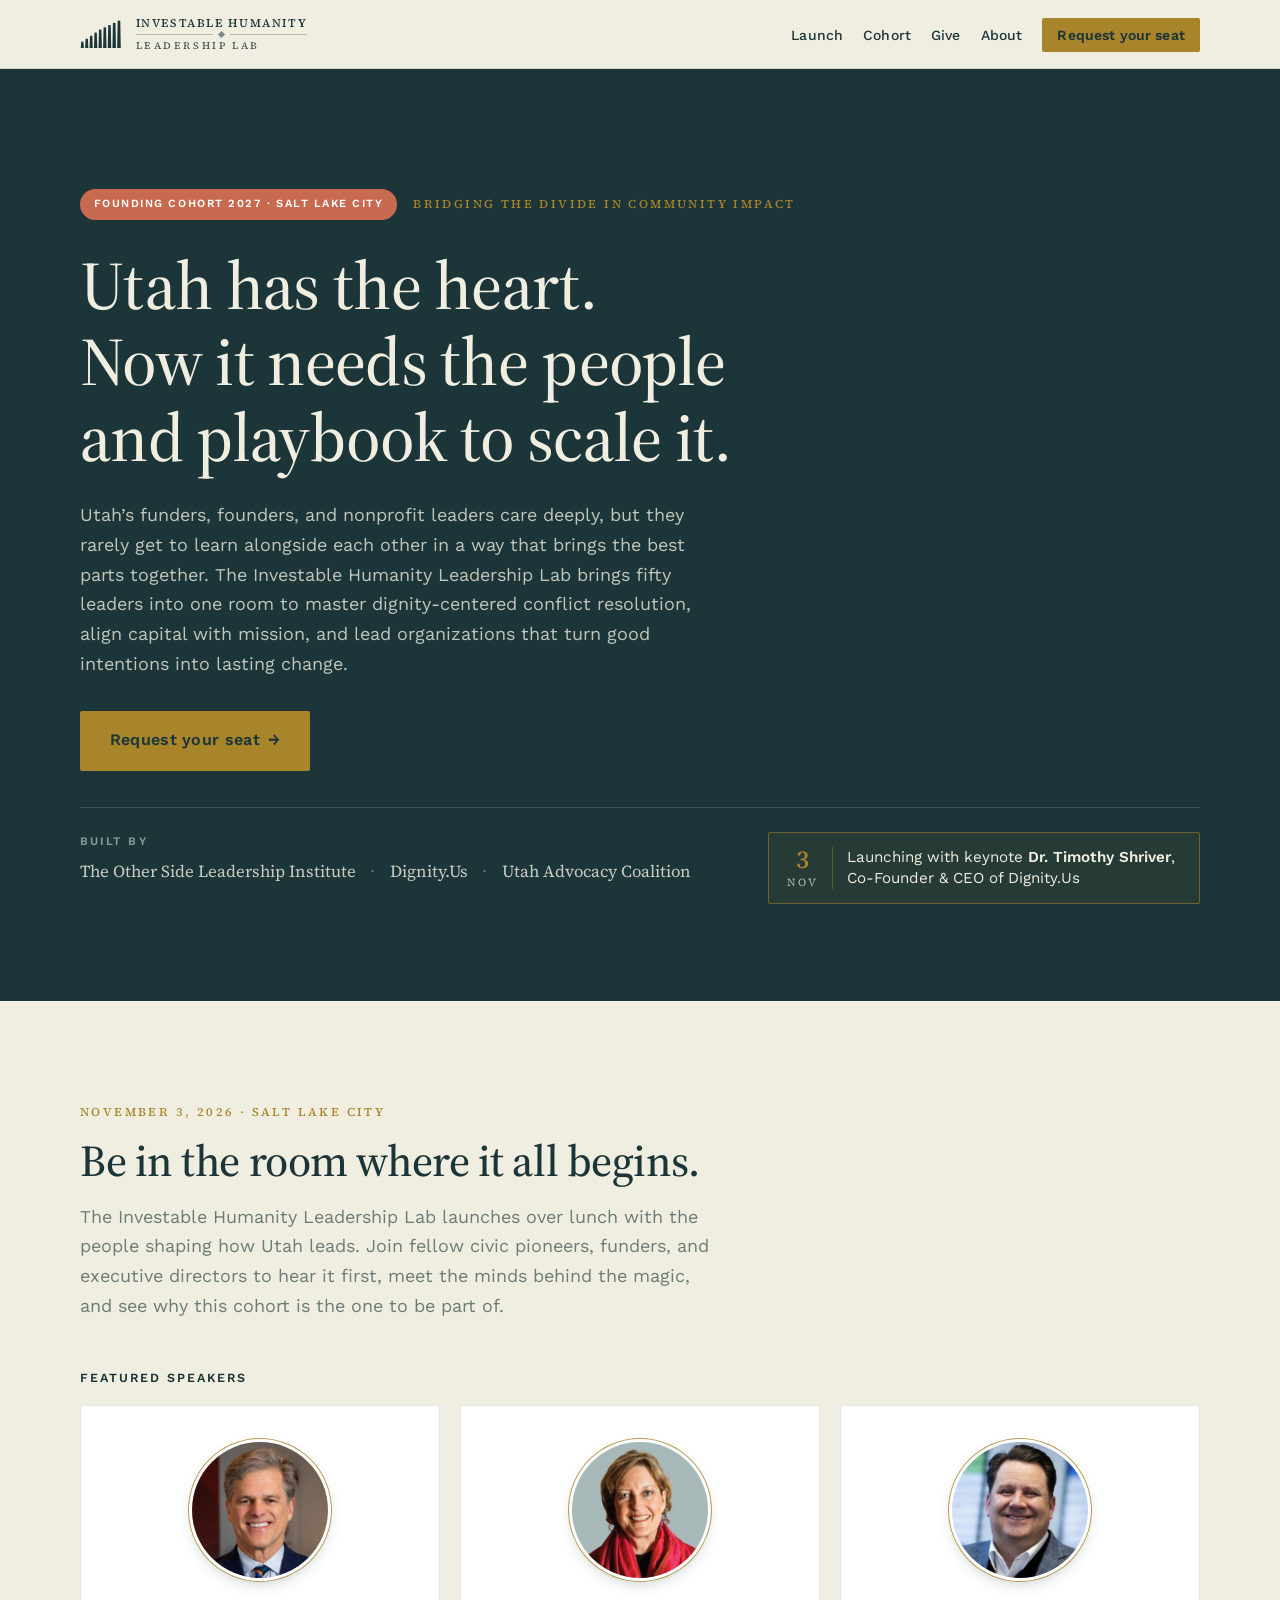
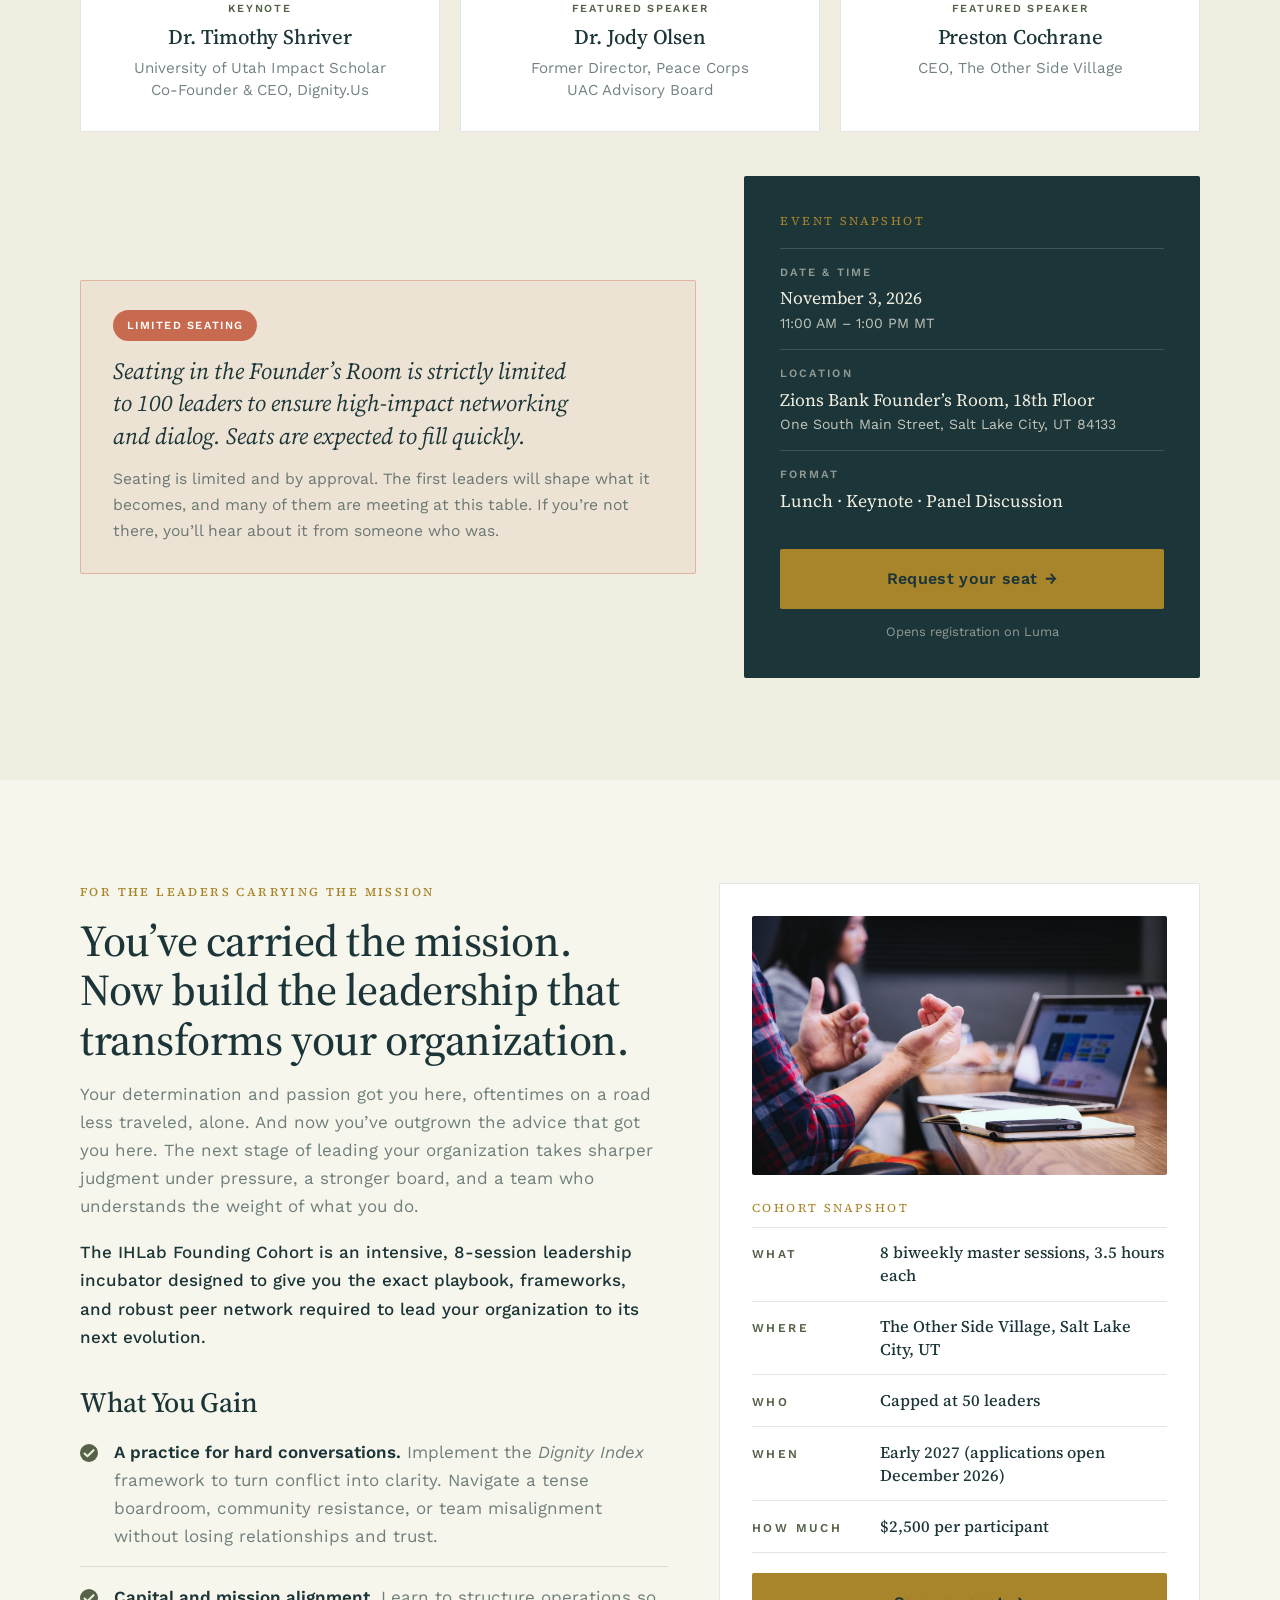
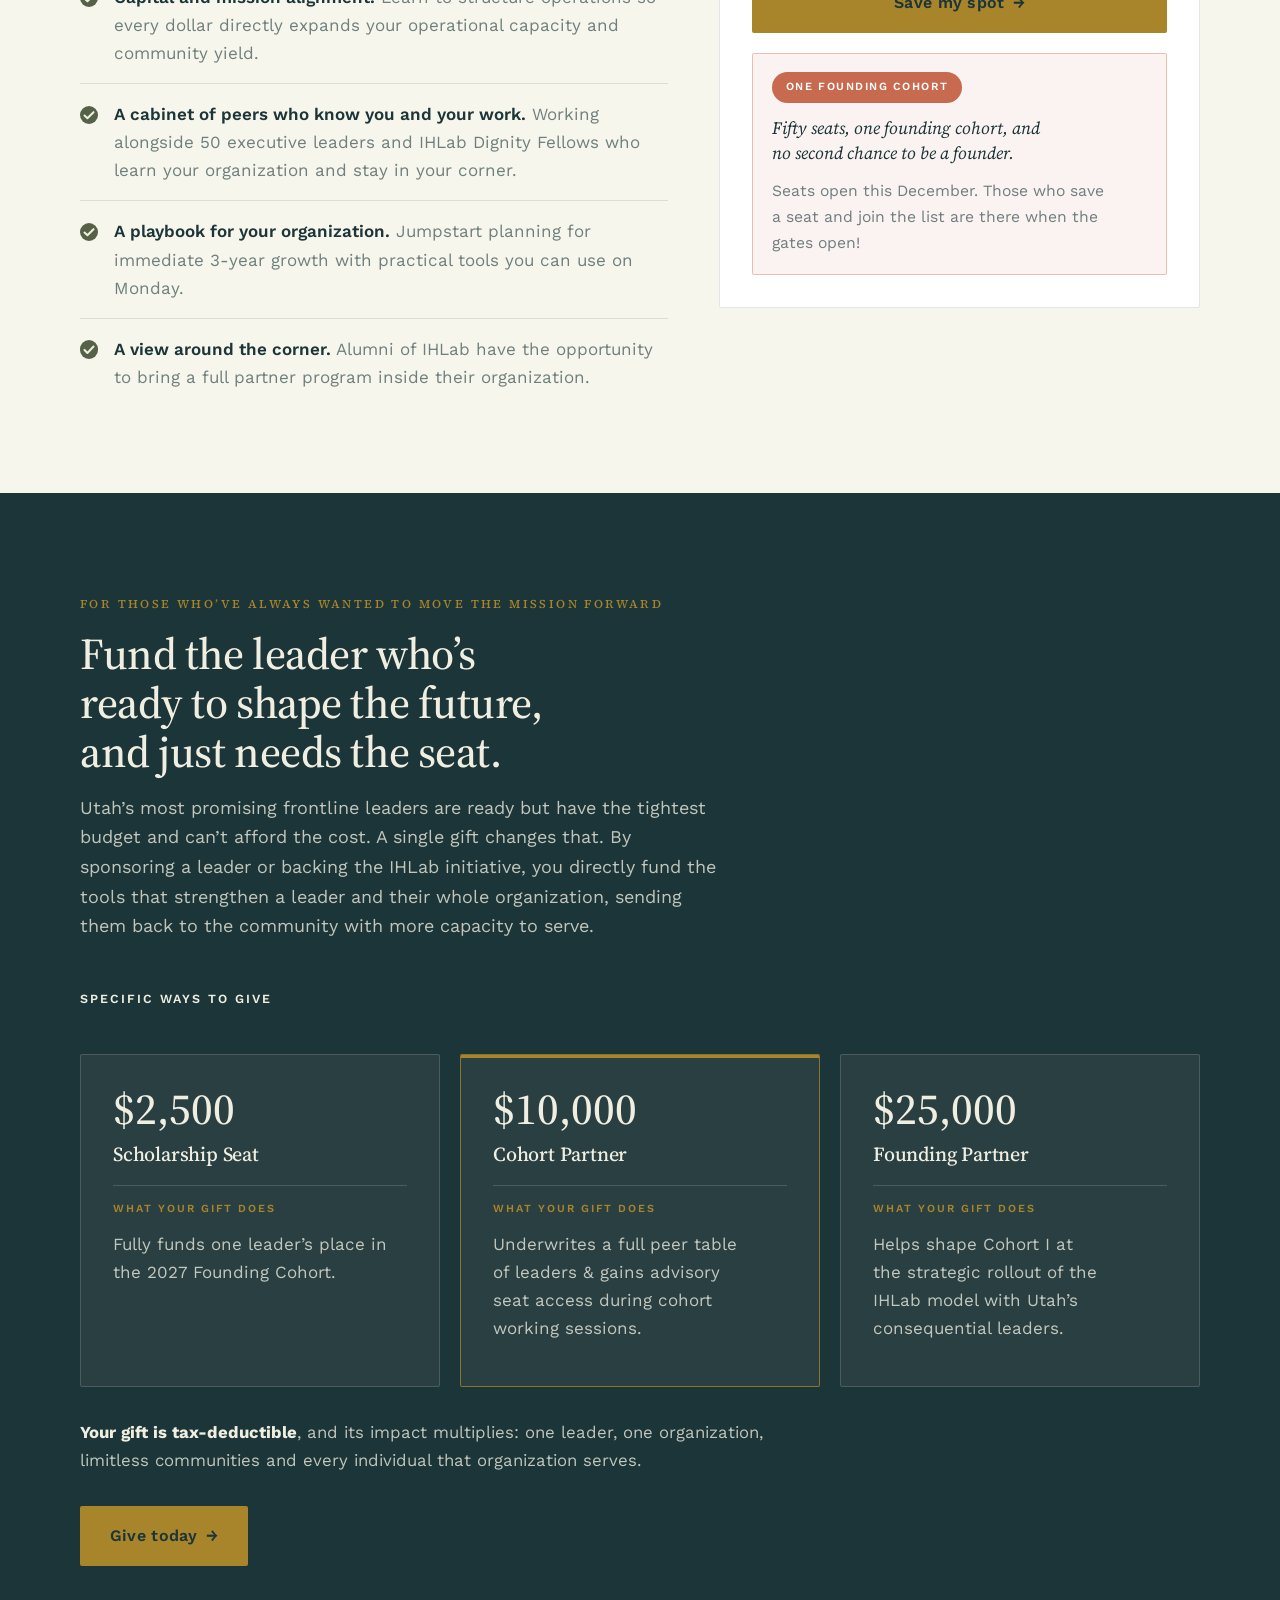
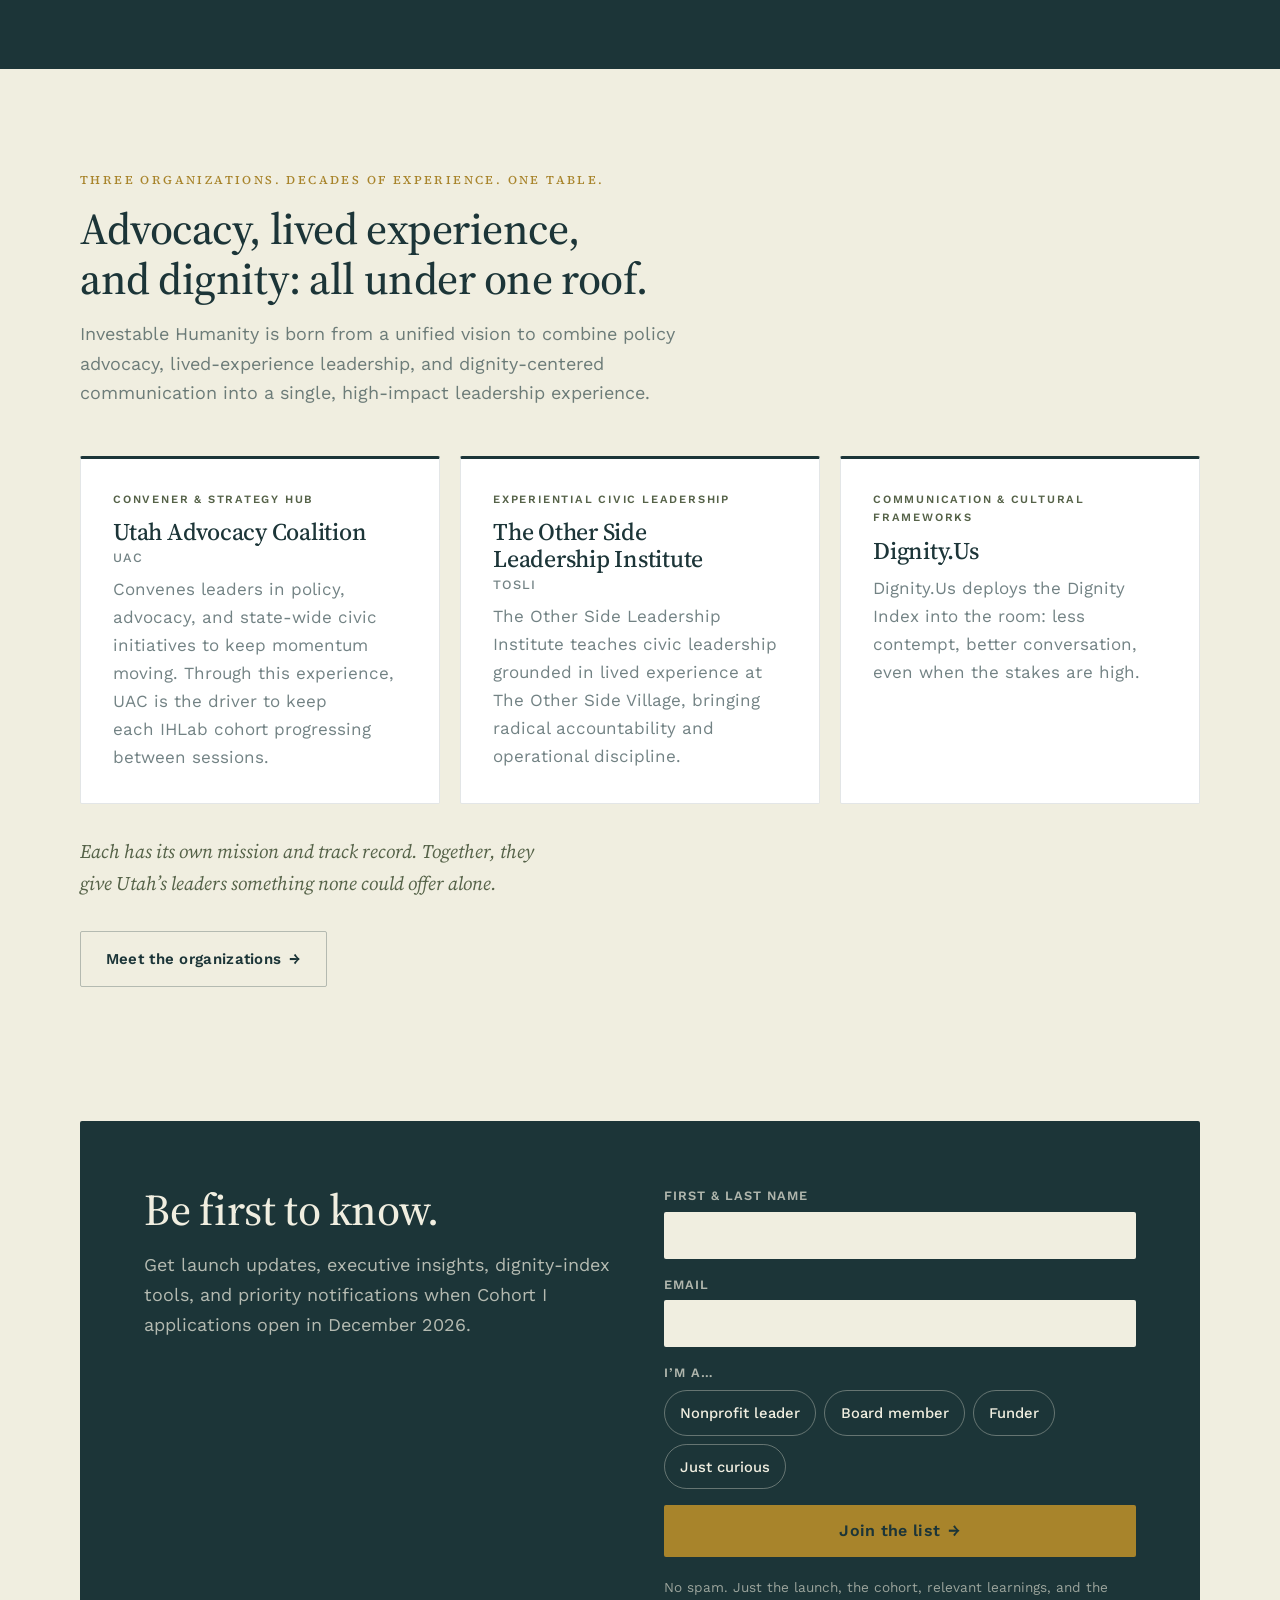
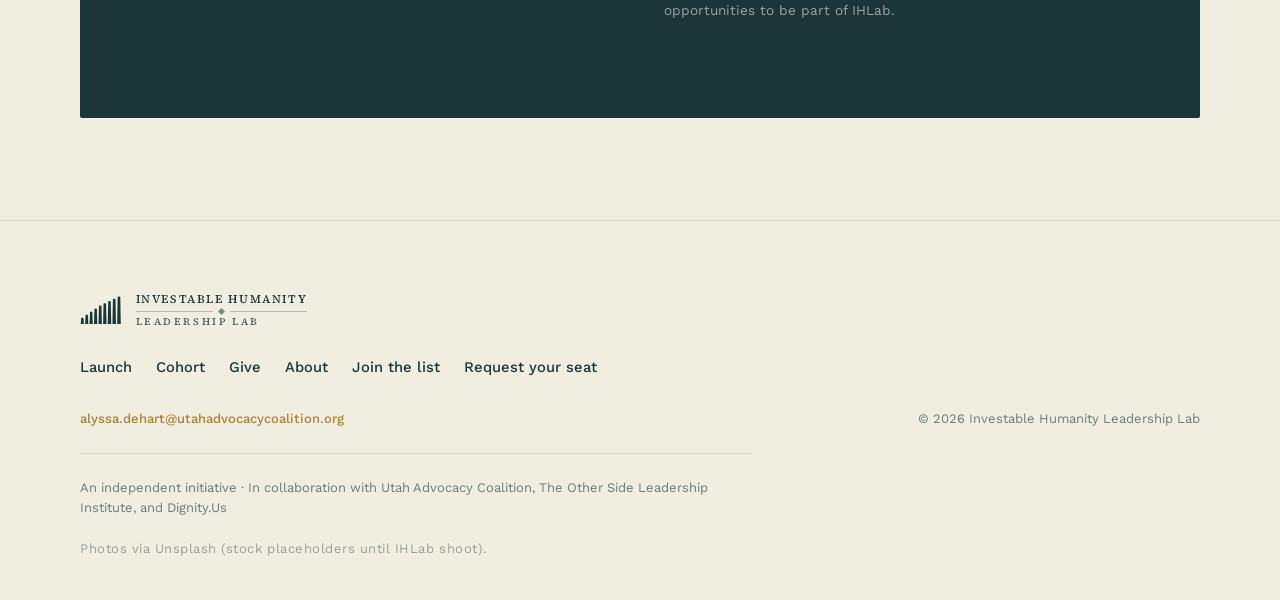
==== commit 03a75ce1: "v4 preview polish: poster-matched speakers with headshots, QA fixes - Speaker cards: real circular h" ====
--- a/v4/index.html
+++ b/v4/index.html
@@ -42,16 +42,16 @@
           <span class="badge">Founding Cohort 2027 · Salt Lake City</span>
           <p class="hero-eyebrow">Bridging the Divide in Community Impact</p>
         </div>
-        <h1>Utah has the heart. <span class="line2">Now it needs the people &amp; playbook to scale it.</span></h1>
-        <p class="lede">Utah's funders, founders, and nonprofit leaders care deeply, but they rarely get to learn alongside each other in a way that brings the best parts together. The Investable Humanity Leadership Lab brings fifty leaders into one room to master dignity-centered conflict resolution, align capital with mission, and lead organizations that turn good intentions into lasting change.</p>
+        <h1>Utah has the heart. <span class="line2">Now it needs the people and playbook to scale it.</span></h1>
+        <p class="lede">Utah’s funders, founders, and nonprofit leaders care deeply, but they rarely get to learn alongside each other in a way that brings the best parts together. The Investable Humanity Leadership Lab brings fifty leaders into one room to master dignity-centered conflict resolution, align capital with mission, and lead organizations that turn good intentions into lasting change.</p>
         <div class="hero-actions">
-          <a class="btn btn-primary btn-lg" href="https://luma.com/up0d529v" target="_blank" rel="noopener">Request your seat at the launch <span class="arrow" aria-hidden="true">→</span></a>
+          <a class="btn btn-primary btn-lg" href="https://luma.com/up0d529v" target="_blank" rel="noopener">Request your seat <span class="arrow" aria-hidden="true">→</span></a>
         </div>
         <div class="cred-bar">
           <p class="cred-orgs"><span class="cred-label">Built by</span><span>The Other Side Leadership Institute</span><span class="dot" aria-hidden="true">·</span><span>Dignity.Us</span><span class="dot" aria-hidden="true">·</span><span>Utah Advocacy Coalition</span></p>
           <a class="keynote-callout" href="#launch">
             <span class="k-date"><b>3</b><span>Nov</span></span>
-            <span>Launching with keynote <strong>Dr. Timothy Shriver</strong>, co-founder of Dignity.Us</span>
+            <span>Launching with keynote <strong>Dr. Timothy Shriver</strong>, Co-Founder &amp; CEO of Dignity.Us</span>
           </a>
         </div>
       </div>
@@ -64,41 +64,39 @@
           <h2>Be in the room where it all begins.</h2>
           <p class="lede">The Investable Humanity Leadership Lab launches over lunch with the people shaping how Utah leads. Join fellow civic pioneers, funders, and executive directors to hear it first, meet the minds behind the magic, and see why this cohort is the one to be part of.</p>
         </div>
-        <div class="launch-grid">
-          <div>
-            <p class="speakers-label">Featured speakers</p>
-            <ul class="speakers">
+        <p class="speakers-label">Featured speakers</p>
+        <ul class="speakers">
             <li class="speaker">
-              <span class="monogram" aria-hidden="true">TS</span>
+              <img class="speaker-photo" src="assets/speakers/timothy-shriver-360.jpg" srcset="assets/speakers/timothy-shriver-360.jpg 360w, assets/speakers/timothy-shriver.jpg 640w" sizes="(max-width: 639px) 76px, (max-width: 939px) 104px, 144px" width="360" height="360" alt="Headshot of Dr. Timothy Shriver" loading="lazy" decoding="async" />
               <span class="role-tag">Keynote</span>
               <h3>Dr. Timothy Shriver</h3>
-              <p>Co-Founder, Dignity.Us &amp; Chairman of Special Olympics</p>
+              <p class="speaker-title"><span>University of Utah Impact Scholar</span><span>Co-Founder &amp; CEO, Dignity.Us</span></p>
             </li>
             <li class="speaker">
-              <span class="monogram" aria-hidden="true">JO</span>
+              <img class="speaker-photo" src="assets/speakers/jody-olsen-360.jpg" srcset="assets/speakers/jody-olsen-360.jpg 360w, assets/speakers/jody-olsen.jpg 640w" sizes="(max-width: 639px) 76px, (max-width: 939px) 104px, 144px" width="360" height="360" alt="Headshot of Dr. Jody Olsen" loading="lazy" decoding="async" />
               <span class="role-tag">Featured speaker</span>
-              <h3>Jody Olsen</h3>
-              <p>Former Director, Peace Corps &amp; UAC Advisory Board</p>
+              <h3>Dr. Jody Olsen</h3>
+              <p class="speaker-title"><span>Former Director, Peace Corps</span><span>UAC Advisory Board</span></p>
             </li>
             <li class="speaker">
-              <span class="monogram" aria-hidden="true">PC</span>
+              <img class="speaker-photo" src="assets/speakers/preston-cochrane-360.jpg" srcset="assets/speakers/preston-cochrane-360.jpg 360w, assets/speakers/preston-cochrane.jpg 640w" sizes="(max-width: 639px) 76px, (max-width: 939px) 104px, 144px" width="360" height="360" alt="Headshot of Preston Cochrane" loading="lazy" decoding="async" />
               <span class="role-tag">Featured speaker</span>
               <h3>Preston Cochrane</h3>
-              <p>CEO, The Other Side Village</p>
+              <p class="speaker-title"><span>CEO, The Other Side Village</span></p>
             </li>
           </ul>
-            <div class="scarcity" role="note" aria-label="Limited seating">
+        <div class="launch-grid">
+          <div class="scarcity" role="note" aria-label="Limited seating">
             <span class="badge">Limited seating</span>
             <p class="primary">Seating in the Founder’s Room is strictly limited to 100 leaders to ensure high-impact networking and dialog. Seats are expected to fill quickly.</p>
-            <p class="supporting">Seating is limited and by approval. The first leaders will shape what it becomes, and many of them are meeting at this table. If you're not there, you'll hear about it from someone who was.</p>
-          </div>
+            <p class="supporting">Seating is limited and by approval. The first leaders will shape what it becomes, and many of them are meeting at this table. If you’re not there, you’ll hear about it from someone who was.</p>
           </div>
           <aside class="snapshot" aria-label="Event snapshot">
           <p class="snap-title">Event snapshot</p>
           <dl>
             <div class="row"><dt>Date &amp; time</dt><dd>November 3, 2026<small>11:00 AM – 1:00 PM MT</small></dd></div>
-            <div class="row"><dt>Location</dt><dd>Zions Bank Founder’s Room (18th Floor)<small>One South Main Street, Salt Lake City, UT 84133</small></dd></div>
-            <div class="row"><dt>Format</dt><dd>VIP Lunch • Keynote Address • Panel and Q&amp;A Discussion</dd></div>
+            <div class="row"><dt>Location</dt><dd>Zions Bank Founder’s Room, 18th Floor<small>One South Main Street, Salt Lake City, UT 84133</small></dd></div>
+            <div class="row"><dt>Format</dt><dd>Lunch · Keynote · Panel Discussion</dd></div>
           </dl>
           <a class="btn btn-primary btn-lg" href="https://luma.com/up0d529v" target="_blank" rel="noopener">Request your seat <span class="arrow" aria-hidden="true">→</span></a>
           <p class="fine">Opens registration on Luma</p>
@@ -112,9 +110,9 @@
         <div class="cohort-grid">
           <div>
             <p class="section-label">For the leaders carrying the mission</p>
-            <h2>You've carried the mission. Now build the leadership that transforms your organization.</h2>
+            <h2>You’ve carried the mission. Now build the leadership that transforms your organization.</h2>
             <div class="body-copy">
-              <p>Your determination and passion got you here, oftentimes on a road less traveled, alone. And now you've outgrown the advice that got you here. The next stage of leading your organization takes sharper judgment under pressure, a stronger board, and a team who understands the weight of what you do.</p>
+              <p>Your determination and passion got you here, oftentimes on a road less traveled, alone. And now you’ve outgrown the advice that got you here. The next stage of leading your organization takes sharper judgment under pressure, a stronger board, and a team who understands the weight of what you do.</p>
               <p class="strong">The IHLab Founding Cohort is an intensive, 8-session leadership incubator designed to give you the exact playbook, frameworks, and robust peer network required to lead your organization to its next evolution.</p>
             </div>
             <h3 class="gain-title">What You Gain</h3>
@@ -122,7 +120,7 @@
             <li><strong>A practice for hard conversations.</strong> Implement the <em>Dignity Index</em> framework to turn conflict into clarity. Navigate a tense boardroom, community resistance, or team misalignment without losing relationships and trust.</li>
             <li><strong>Capital and mission alignment.</strong> Learn to structure operations so every dollar directly expands your operational capacity and community yield.</li>
             <li><strong>A cabinet of peers who know you and your work.</strong> Working alongside 50 executive leaders and IHLab Dignity Fellows who learn your organization and stay in your corner.</li>
-            <li><strong>A playbook for your organization.</strong> Jumpstart planning for immediate 3-year growth with practical tools you can use on Monday.</li>
+            <li><strong>A playbook for your organization.</strong> Jumpstart planning for immediate 3&#8209;year growth with practical tools you can use on Monday.</li>
             <li><strong>A view around the corner.</strong> Alumni of IHLab have the opportunity to bring a full partner program inside their organization.</li>
           </ul>
           </div>
@@ -151,8 +149,8 @@
       <div class="wrap">
         <div class="section-head">
           <p class="section-label">For those who’ve always wanted to move the mission forward</p>
-          <h2>Fund the leader who's ready to shape the future, and just needs the seat.</h2>
-          <p class="lede">Utah's most promising frontline leaders are ready but have the tightest budget and can't afford the cost. A single gift changes that. By sponsoring a leader or backing the IHLab initiative, you directly fund the tools that strengthen a leader and their whole organization, sending them back to the community with more capacity to serve.</p>
+          <h2>Fund the leader who’s ready to shape the future, and just needs the seat.</h2>
+          <p class="lede">Utah’s most promising frontline leaders are ready but have the tightest budget and can’t afford the cost. A single gift changes that. By sponsoring a leader or backing the IHLab initiative, you directly fund the tools that strengthen a leader and their whole organization, sending them back to the community with more capacity to serve.</p>
         </div>
         <p class="speakers-label" style="color:var(--ivory);">Specific ways to give</p>
         <div class="tiers">
@@ -160,7 +158,7 @@
             <div class="amount">$2,500</div>
             <h3 class="tier-name">Scholarship Seat</h3>
             <p class="does-label">What your gift does</p>
-            <p>Fully funds one leader's place in the 2027 Founding Cohort.</p>
+            <p>Fully funds one leader’s place in the 2027 Founding Cohort.</p>
             <span class="spacer"></span>
           </article>
           <article class="tier featured">
@@ -174,12 +172,12 @@
             <div class="amount">$25,000</div>
             <h3 class="tier-name">Founding Partner</h3>
             <p class="does-label">What your gift does</p>
-            <p>Helps shape Cohort I at the strategic rollout of the IHLab model with Utah's consequential leaders.</p>
+            <p>Helps shape Cohort I at the strategic rollout of the IHLab model with Utah’s consequential leaders.</p>
             <span class="spacer"></span>
           </article>
         </div>
         <p class="give-note"><strong>Your gift is tax-deductible</strong>, and its impact multiplies: one leader, one organization, limitless communities and every individual that organization serves.</p>
-        <div class="cta-row"><a class="btn btn-primary btn-lg" href="give/">Give Today <span class="arrow" aria-hidden="true">→</span></a></div>
+        <div class="cta-row"><a class="btn btn-primary btn-lg" href="give/">Give today <span class="arrow" aria-hidden="true">→</span></a></div>
       </div>
     </section>
 
@@ -210,8 +208,8 @@
             
           </li>
         </ul>
-        <p class="coalition-close">Each has its own mission and track record. Together, they give Utah's leaders something none could offer alone.</p>
-        <div class="cta-row"><a class="btn btn-ghost" href="about/">Meet the Organizations <span class="arrow" aria-hidden="true">→</span></a></div>
+        <p class="coalition-close">Each has its own mission and track record. Together, they give Utah’s leaders something none could offer alone.</p>
+        <div class="cta-row"><a class="btn btn-ghost" href="about/">Meet the organizations <span class="arrow" aria-hidden="true">→</span></a></div>
       </div>
     </section>
 
@@ -232,7 +230,7 @@
                 <input type="email" name="email" required autocomplete="email" />
               </label>
               <fieldset class="role-group">
-                <legend>I'm a…</legend>
+                <legend>I’m a…</legend>
                 <div class="chips">
                 <label class="chip"><input type="radio" name="role" value="Nonprofit leader" required /><span>Nonprofit leader</span></label>
 <label class="chip"><input type="radio" name="role" value="Board member" required /><span>Board member</span></label>
--- a/v4/assets/v4.css
+++ b/v4/assets/v4.css
@@ -217,3 +217,75 @@
 .contact-card .price { color: var(--navy); }
 .split-media { margin: 0; }
 .split-copy .section-label { color: var(--gold); }
+
+/* ===== v4.1 polish: speaker photos, headline wrapping, cred bar, sticky CTA ===== */
+h1, h2, h3, .scarcity .primary, .human-line, .coalition-close { text-wrap: balance; }
+p { text-wrap: pretty; }
+.hero h1 .line2 { text-wrap: pretty; }
+.keynote-callout strong { white-space: nowrap; }
+
+/* Speaker cards with real headshots (from Alyssa's event poster) */
+.speaker { align-items: center; text-align: center; padding: 1.75rem 1.1rem 1.6rem; gap: 0; }
+.speaker-photo { width: 8rem; height: 8rem; border-radius: 50%; object-fit: cover; padding: 3px; background: var(--white); border: 1.5px solid rgba(168,132,43,0.8); box-shadow: 0 6px 18px -10px rgba(28,53,56,0.45); margin-bottom: 1.1rem; }
+.speaker .role-tag { margin-bottom: 0.4rem; }
+.speaker h3 { font-size: 1.2rem; margin-bottom: 0.45rem; }
+.speaker .speaker-title { font-size: 0.9rem; line-height: 1.45; }
+.speaker .speaker-title span { display: block; }
+@media (max-width: 639px) {
+  .speaker { display: grid; grid-template-columns: auto 1fr; column-gap: 1.1rem; row-gap: 0; align-items: center; text-align: left; padding: 1.1rem 1.15rem; }
+  .speaker-photo { grid-row: 1 / span 3; width: 4.75rem; height: 4.75rem; margin: 0; padding: 2px; }
+  .speaker .role-tag { margin-bottom: 0.15rem; }
+  .speaker h3 { font-size: 1.15rem; margin-bottom: 0.2rem; }
+}
+
+/* Hero credibility bar: no orphaned separators */
+.cred-orgs .cred-label { flex-basis: 100%; margin-bottom: 0.15rem; }
+.cred-orgs > span:not(.cred-label):not(.dot) { white-space: nowrap; }
+@media (min-width: 900px) { .cred-bar { grid-template-columns: 1fr; } }
+@media (min-width: 1200px) { .cred-bar { grid-template-columns: 1fr auto; } .keynote-callout { max-width: 27rem; } }
+@media (max-width: 639px) {
+  .cred-orgs { flex-direction: column; flex-wrap: nowrap; align-items: flex-start; gap: 0.3rem; }
+  .cred-orgs .cred-label { flex-basis: auto; }
+  .cred-orgs .dot { display: none; }
+}
+
+/* Sub-page headlines: fewer, fuller lines on desktop */
+@media (min-width: 900px) { .page-hero h1 { max-width: 27ch; font-size: clamp(2.6rem, 4.4vw, 3.3rem); } }
+
+/* Sticky mobile CTA: steps aside when the footer is on screen (see site.js), so no bottom padding needed */
+@media (max-width: 760px) { body.has-mobile-cta { padding-bottom: 0; } }
+.mobile-cta:not(.show) { visibility: hidden; transition: transform .25s ease, visibility 0s linear .25s; }
+.mobile-cta.show { visibility: visible; transition: transform .25s ease; }
+
+/* Launch: speakers get the full width, then seating note + event snapshot side by side */
+.launch-grid { margin-top: clamp(2rem, 4vw, 2.75rem); }
+.launch-grid .scarcity { margin-top: 0; }
+@media (min-width: 940px) { .launch-grid { grid-template-columns: 1.15fr 0.85fr; align-items: center; } }
+@media (min-width: 640px) { .speakers { gap: 1.25rem; } }
+@media (min-width: 940px) { .speaker { padding: 2rem 1.5rem 1.85rem; } .speaker-photo { width: 9rem; height: 9rem; } .speaker h3 { font-size: 1.3rem; } .speaker .speaker-title { font-size: 0.95rem; } }
+
+/* About: photo fills its column instead of floating narrow beside the copy */
+.split-media { max-height: none; width: 100%; aspect-ratio: 4 / 5; }
+@media (max-width: 859px) { .split-media { aspect-ratio: 3 / 2; } }
+@media (min-width: 860px) { .split { align-items: center; } }
+/* Give: larger-gift card and quote placeholder share a height */
+#larger-gifts .two-col { align-items: stretch; }
+
+/* Mobile menu: separate the open panel from page content */
+@media (max-width: 960px) { .nav-links.open { padding-bottom: 1.25rem; box-shadow: 0 22px 30px -22px rgba(28,53,56,0.5); } }
+/* In-page anchors land below the sticky nav */
+section[id] { scroll-margin-top: 4.3rem; }
+
+/* Tablet: speakers as wide horizontal cards so titles stay on their poster lines */
+@media (min-width: 640px) and (max-width: 939px) {
+  .speakers { grid-template-columns: 1fr; gap: 1rem; }
+  .speaker { display: grid; grid-template-columns: auto 1fr; column-gap: 1.5rem; align-items: center; text-align: left; padding: 1.35rem 1.6rem; }
+  .speaker-photo { grid-row: 1 / span 3; width: 6.5rem; height: 6.5rem; margin: 0; }
+  .speaker .role-tag { margin-bottom: 0.2rem; }
+  .speaker h3 { margin-bottom: 0.25rem; }
+}
+/* Sticky mobile CTA: keep the event line on one line at 390px */
+.mobile-cta .mc-text b { font-size: 0.9rem; white-space: nowrap; }
+.mobile-cta .btn { padding: 0.7rem 0.9rem; font-size: 0.86rem; flex-shrink: 0; }
+@media (max-width: 359px) { .mobile-cta .mc-text b { white-space: normal; } }
+.mobile-cta { background: #172C2F; box-shadow: 0 -10px 24px -14px rgba(0,0,0,0.5); }
